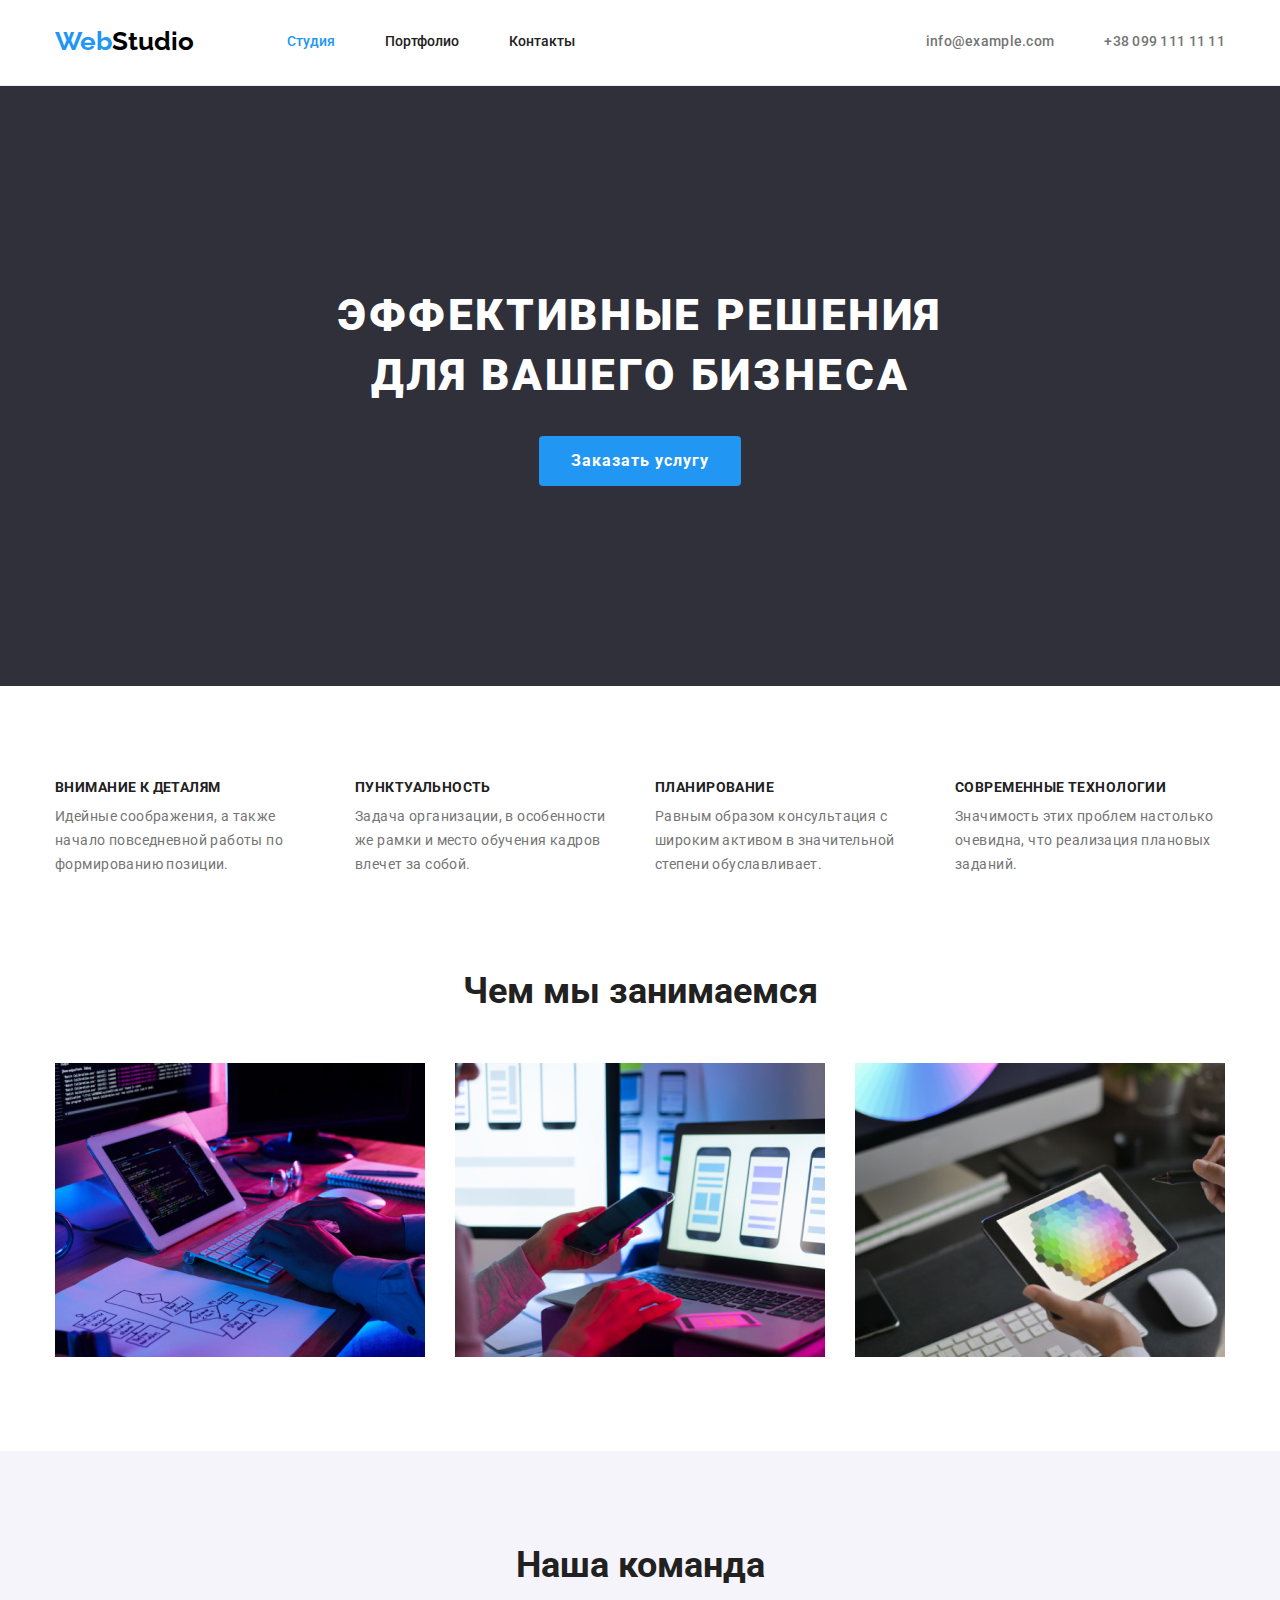
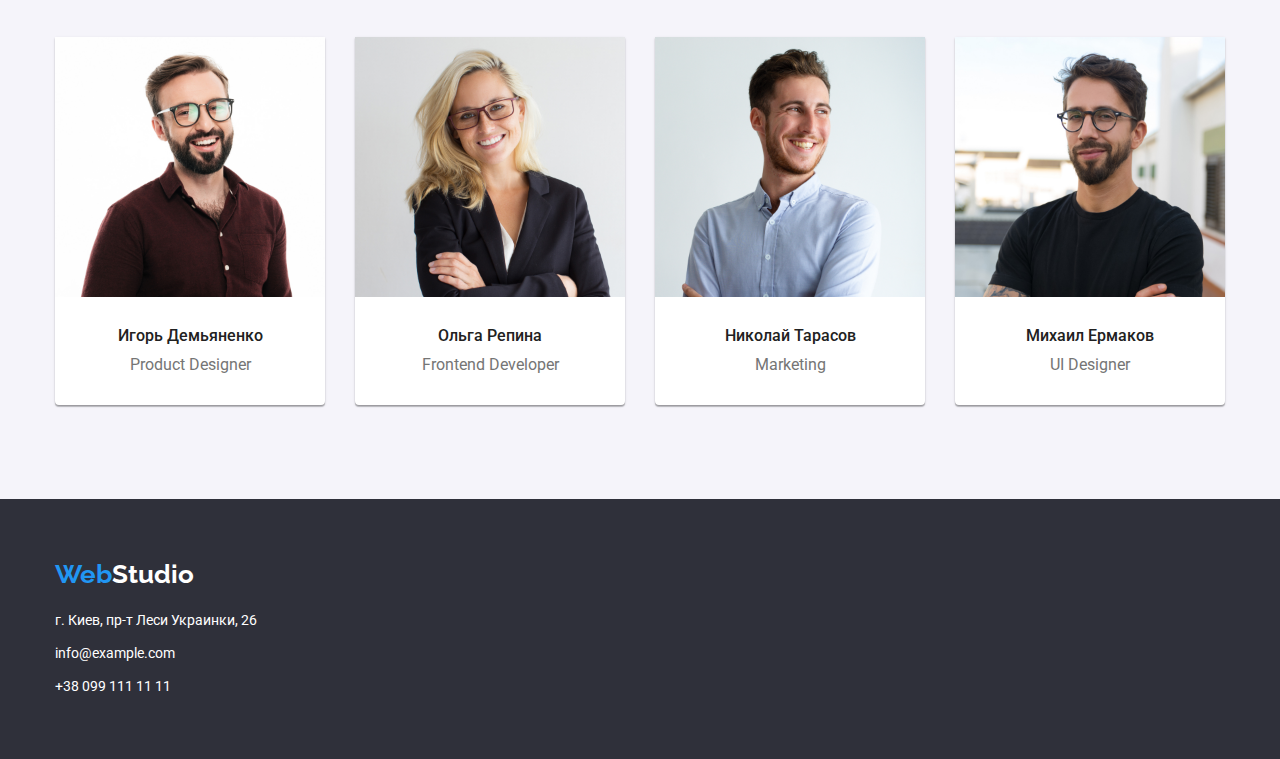
==== index.html @ 2d33c271 "Initial commit" ====
<!DOCTYPE html>
<html lang="ru">

<head>
    <meta charset="UTF-8">
    <meta name="description" content="A description of the page" />
    <title>Webstudio</title>
    <!--Основные шрифты-->
    <link rel="preconnect" href="https://fonts.googleapis.com">
    <link rel="preconnect" href="https://fonts.gstatic.com" crossorigin>
    <link href="https://fonts.googleapis.com/css2?family=Raleway:wght@700&family=Roboto:wght@400;500;700;900&display=swap"
        rel="stylesheet">

        <!-- modern-normalisd-->
    <link rel="stylesheet" href="https://cdn.jsdelivr.net/npm/modern-normalize@1.1.0/modern-normalize.min.css">

    <link rel="stylesheet" href="./css/styles.css">
</head>

<body>
    <!--шапка страницы-->
    <header class="header section">
        <div class="container main-nav-list" >
            <nav class="header-main-nav">
                <a class="header-logo" lang="en" href="./index.html"><span class="header-logo-accent">Web</span>Studio</a>
    
                <ul class="header-items">
                    <li class="heder-nav-list"><a class="header-nav current" href="./index.html">Студия</a></li>
                    <li class="heder-nav-list"><a class="header-nav" href="portfolio.html">Портфолио</a></li>
                    <li class="heder-nav-list"><a class="header-nav" href="">Контакты</a></li>
                </ul>
            </nav>
    
            <ul class="header-contact-items">
                <li class="header-list"><a class="header-contact" href="mailto:info@example.com">info@example.com</a></li>
                <li class="header-list"><a class="header-contact" href="tel+380991111111">+38 099 111 11 11</a></li>
            </ul>
        </div>
    </header>

    <!--Основная часть страници-->
    <main>
        <!--Логотип страницы-->
        <section class="logo-section">
            <div class="container">
                <h1 class="logo-titel">Эффективные решения для вашего бизнеса</h1>
                <button class="logo-btn btn" type="button">Заказать услугу</button>
            </div>
        </section>

        <!--Особенности-->
        <section class="features section">
           <div class="container">
                <h2 hidden class="features-titel">Особенности</h2>
                <ul class="features-section">
                    <li class="features-list">
                        <h3 class="titel"> Внимание к деталям</h3>
                        <p class="about-features">Идейные соображения, а также начало повседневной работы по формированию
                            позиции.</p>
                    </li>
                    <li class="features-list">
                        <h3 class="titel">Пунктуальность</h3>
                        <p class="about-features">Задача организации, в особенности же рамки и место обучения кадров влечет
                            за собой.</p>
                    </li>
                    <li class="features-list">
                        <h3 class="titel">Планирование</h3>
                        <p class="about-features">Равным образом консультация с широким активом в значительной степени
                            обуславливает.</p>
                    </li>
                    <li class="features-list">
                        <h3 class="titel">Современные технологии</h3>
                        <p class="about-features">Значимость этих проблем настолько очевидна, что реализация плановых
                            заданий.</p>
                    </li>
                </ul>
            </div>
        </section>

        <!--Примеры работ-->
        <section class="gallery-section section">
            <div class="container">
                <h2 class="gallery-titel">Чем мы занимаемся</h2>
                <ul class="list-foto">
                    <li class="gellery-list">
                        <img class="gellery-img" src="./imeges/box1.jpg" alt="стол с планшетоми клавиатурой и схемой работы"
                            width="370" />
                    </li>
                    <li class="gellery-list">
                        <img class="gellery-img" src="./imeges/box2.jpg" alt="телефон и ноутбук синхронизация телефона с ноутбуком"
                            width="370" />
                    </li>
                    <li class="gellery-list">
                        <img class="gellery-img" src="./imeges/box3.jpg" alt="выбор цветового тона" width="370" />
                    </li>
                </ul>
            </div>
        </section>

        <!--Команда-->
        <section class="team section">
           <div class="container">
                <h2 class="team-titel">Наша команда</h2>
                <ul class="team-list">
                    <li class="team-section">
                        <img class="team-img" src="./imeges/card1.jpg" alt="Портрет парня тридцати лет в коричневой рубашке"
                            width="270" />
                        <div class="team-card">
                            <h3 class="titel-person">Игорь Демьяненко</h3>
                            <p class="team-position">Product Designer</p>
                        </div>
                    </li>
                    <li class="team-section">
                        <img class="team-img" src="./imeges/card2.jpg" alt="Портрет. Молодая красивая блондинка в черном пиджаке"
                            width="270" />
                        <div class="team-card">
                            <h3 class="titel-person">Ольга Репина</h3>
                            <p class="team-position">Frontend Developer</p>
                        </div>
                    </li>
                    <li class="team-section">
                        <img class="team-img" src="./imeges/card3.jpg" alt="Портрет. Веселый брюнет в голубой рубашке"
                            width="270" />
                        <div class="team-card">
                            <h3 class="titel-person">Николай Тарасов</h3>
                            <p class="team-position">Marketing</p>
                        </div>
                    </li>
                    <li class="team-section">
                        <img class="team-img" src="./imeges/card4.jpg" alt="портрет парня в черной рубаке на улице" width="270" />
                       <div class="team-card">
                            <h3 class="titel-person">Михаил Ермаков</h3>
                            <p class="team-position">UI Designer</p>
                       </div>
                    </li>
                
                </ul>
           </div>
        </section>

    </main>
    <!--Подвал-->
    <footer class="footer">
      <div class="container">
            <a class="footer-logo" lang="en" href="./index.html"><span class="footer-logo-accent">Web</span>Studio</a>
            <address class="address">
                <ul class="address-list">
                    <li class="footer-contact-list"><a class="footer-contact" href="google.maps.г.Киев,пр-т-Леси-Украинки,26">г. Киев, пр-т Леси
                            Украинки, 26</a></li>
                    <li class="footer-contact-list"><a class="footer-contact" href="mailto:info@example.com">info@example.com</a></li>
                    <li class="footer-contact-list"><a class="footer-contact" href="tel+380991111111">+38 099 111 11 11</a></li>
                </ul>
            </address>
      </div>
    </footer>
</body>

</html>
---- css/styles.css ----
:root {
  --primery-text-color: #757575;
  --titel-text-color: #212121;
  --accent-text-color-btn: #2196f3;
  --heder-logo-color: #000000;

  --main-background-color: #ffffff;
  --section-fond-color: #2f303a;

  --text-color-logo-adres-btn: #ffffff;

  --filter-btn-tim-fon: #f5f4fa;
  --logo-btn-hover: #188ce8;

  --portfolio-section-gap: 30px;
}

*,
*::before *::after {
  box-sizing: border-box;
}
/*Основные правки для всей страницы*/

body {
  background-color: var(--main-background-color);
  font-family: 'Roboto', sans-serif;
  font-size: 14px;
  line-height: 1.5;
  color: var(--primery-text-color);
}

h1,
h2,
h3,
h4,
h5,
h6,
p {
  margin-top: 0;
  margin-bottom: 0;
}

ul {
  padding-left: 0;
  margin-top: 0;
  margin-bottom: 0;
  list-style: none;
}

img {
  display: block;
  max-width: 100%;
  height: auto;
}

.container {
  width: 1200px;
  padding-left: 15px;
  padding-right: 15px;
  margin-right: auto;
  margin-left: auto;
}
.section {
  padding-top: 94px;
  padding-bottom: 94px;
}
/*шапка страницы*/
.header {
  padding-top: 24px;
  padding-bottom: 25px;
  border-bottom: 1px solid #ececec;
  flex-wrap: nowrap;
}

/*header-main-nav*/
.header-main-nav {
  display: flex;
  align-items: center;
}

/*Логотип в хедере*/

.header-logo {
  margin-right: 93px;

  font-family: Raleway;
  color: var(--heder-logo-color);
  font-size: 26px;
  font-weight: bold;
  text-decoration: none;
  cursor: default;
  line-height: 1.2;
}

.header-logo-accent {
  color: var(--accent-text-color-btn);
}

.header-items {
  display: flex;
}

.heder-nav-list {
  margin-right: 50px;
}
.heder-nav-list:last-child {
  margin-right: 0;
}

.header-nav {
  color: var(--titel-text-color);

  padding-top: 10px;
  padding-bottom: 10px;
  display: block;

  font-weight: 500;
  text-decoration: none;
  cursor: default;
  line-height: 1.14;
}
.header-nav:hover,
.header-nav:focus {
  color: var(--accent-text-color-btn);
}
.header-nav.current {
  color: var(--accent-text-color-btn);
}

/* .heder-contact-list {}*/
 

.header-contact-items {
  margin-left: auto;
  display: flex;
  align-items: center
  
}
.main-nav-list {
  display: flex;
}
.header-list {
  margin-left: 50px;
}

.header-list:first-child {
  margin-left: 0;
}

.header-contact {
  color: var(--primery-text-color);
  font-weight: 500;
  text-decoration: none;
  cursor: default;
  font-weight: 500;
  line-height: 1.14;
  letter-spacing: 0.02em;
}
.header-contact:hover,
.header-contact:focus {
  color: var(--accent-text-color);
}

/*Логотип страницы*/
.logo-section {
  padding-top: 200px;
  padding-bottom: 200px;
  text-align: center;
  background-color: var(--section-fond-color);
}

.logo-titel {
  width: 696px;
  margin: auto;
  color: var(--text-color-logo-adres-btn);
  font-size: 44px;
  font-weight: 900;
  line-height: 1.36;
  letter-spacing: 0.06em;
  font-family: Roboto;
  text-transform: uppercase;
}

.logo-btn {
  margin-top: 30px;
  padding: 10px 32px;
  min-width: 13px;
  color: var(--text-color-logo-adres-btn);
  background-color: var(--accent-text-color-btn);
  font-size: 16px;
  font-weight: bold;
  cursor: pointer;
  line-height: 1.87;
  align-items: center;
  letter-spacing: 0.06em;
  border-radius: 4px;
  border: 0;
}
.logo-btn:hover,
.logo-btn:focus {
  background-color: var(--logo-btn-hover);
}

/*Основная часть страници*/

/*Особенности*/
.features {
  width: 1200px;
  margin: auto;
}

.titel {
  margin-bottom: 10px;
  color: var(--titel-text-color);
  font-weight: bold;
  font-size: 14px;
  line-height: 1.14;
  letter-spacing: 0.03em;
  text-transform: uppercase;
}
.features-section {
  display: flex;
  margin-top: 0;
  margin-bottom: 0;
}

.features-list {
  letter-spacing: 0.03em;
  margin-right: 30px;
  width: 270px;
}
.features-list:last-child {
  margin-right: 0;
}

.about-features {
  color: var(--primery-text-color);
  line-height: 1.71;
  letter-spacing: 0, 03em;
}

/*Примеры робот*/

.gallery-section {
  padding-top: 0;
}

.list-foto {
  display: flex;
}

.gallery-titel {
  margin-bottom: 50px;
  color: var(--titel-text-color);
  font-weight: bold;
  font-size: 36px;
  line-height: 1.16;
  text-align: center;
}
.gellery-list {
  margin-right: 30px;
}
.gellery-list:last-child {
  margin-right: 0;
}

/*Команда   */
.team {
  background-color: var(--filter-btn-tim-fon);
}
.team-list {
  display: flex;
}
.team-titel {
  margin-bottom: 50px;
  text-align: center;
  font-size: 36px;
  line-height: 1.16;
}
.team-section {
  text-align: center;
  margin-right: 30px;
  border-radius: 0px 0px 4px 4px;
  box-shadow: 0px 1px 3px rgba(0, 0, 0, 0.12), 0px 1px 1px rgba(0, 0, 0, 0.14),
    0px 2px 1px rgba(0, 0, 0, 0.2);
  background: var(--main-background-color);
}
.team-section:last-child {
  margin-right: 0;
}
.team-img {
  margin-bottom: 30px;
}

.team-titel,
.titel {
  color: var(--titel-text-color);
}
.titel-person {
  margin-bottom: 10px;
  color: var(--titel-text-color);
  font-weight: 500;
  font-size: 16px;
  line-height: 1.18;
}

.team-position {
  margin-bottom: 30px;
  color: var(--primery-text-color);
  font-size: 16px;
  line-height: 1.18;
}

/*Подвал */

.footer {
  padding-top: 60px;
  padding-bottom: 60px;
}

.footer-logo {
  font-family: Raleway;
  color: var(--text-color-logo-adres-btn);
  font-weight: bold;
  text-decoration: none;
  cursor: default;
  font-size: 26px;
  line-height: 1.19;
  margin-bottom: 20px;
  display: block;
}

.footer-logo-accent {
  color: var(--accent-text-color-btn);
}

.footer {
  background-color: var(--section-fond-color);
}

.footer-contact-list {
  margin-bottom: 9px;
}
.footer-contact-list:last-child {
  margin-bottom: 0px;
}
.footer-contact {
  color: var(--text-color-logo-adres-btn);
  text-decoration: none;
  cursor: default;
  line-height: 1.71;
  font-style: normal;
  display: block;
}

.footer-contact:hover,
.footer-contact:focus {
  color: var(--accent-text-color);
}

/*Портфолио*/

/*Кнопки фильтра*/
.list-btn {
  display: flex;
  justify-content: center;
  margin-bottom: 50px;
}

.filtr-btn {
  margin-right: 8px;
  padding: 6px 22px;
  letter-spacing: 0.06em;
  border-radius: 4px;
  border: 0;

  color: var(--titel-text-color);
  background: var(--filter-btn-tim-fon);
  font-size: 16px;
  font-weight: 500;
  cursor: pointer;
  line-height: 1.62;
}
.filtr-btn:hover,
.filtr-btn:focus {
  color: var(--text-color-logo-adres-btn);
  background: var(--accent-text-color-btn);
}

/* Галерея портфолио */
.list-portfolio {
  display: flex;
  flex-wrap: wrap;
}
.list-portfolio > .portfolio-section {
  width: calc((100-60px) / 3);
  margin-right: 30px;
  margin-bottom: 30px;
}
.portfolio-section:nth-child(3n) {
  margin-right: 0;
}

.portfolio-section:nth-last-child(-n + 3) {
  margin-bottom: 0;
}
.portfolio-card {
  border-left: 1px solid #eeeeee;
  border-right: 1px solid #eeeeee;
  border-bottom: 1px solid #eeeeee;
  padding: 20px 24px;
}

.portfolio-titel {
  margin-bottom: 4px;
  color: var(--titel-text-color);
  font-weight: bold;
  font-size: 18px;
  line-height: 2;
  letter-spacing: 0.06em;
}
.about-portfolio {
  color: var(--primery-text-color);
  font-size: 16px;
  line-height: 1.87;
}

.portfolio-link {
  text-decoration: none;
}
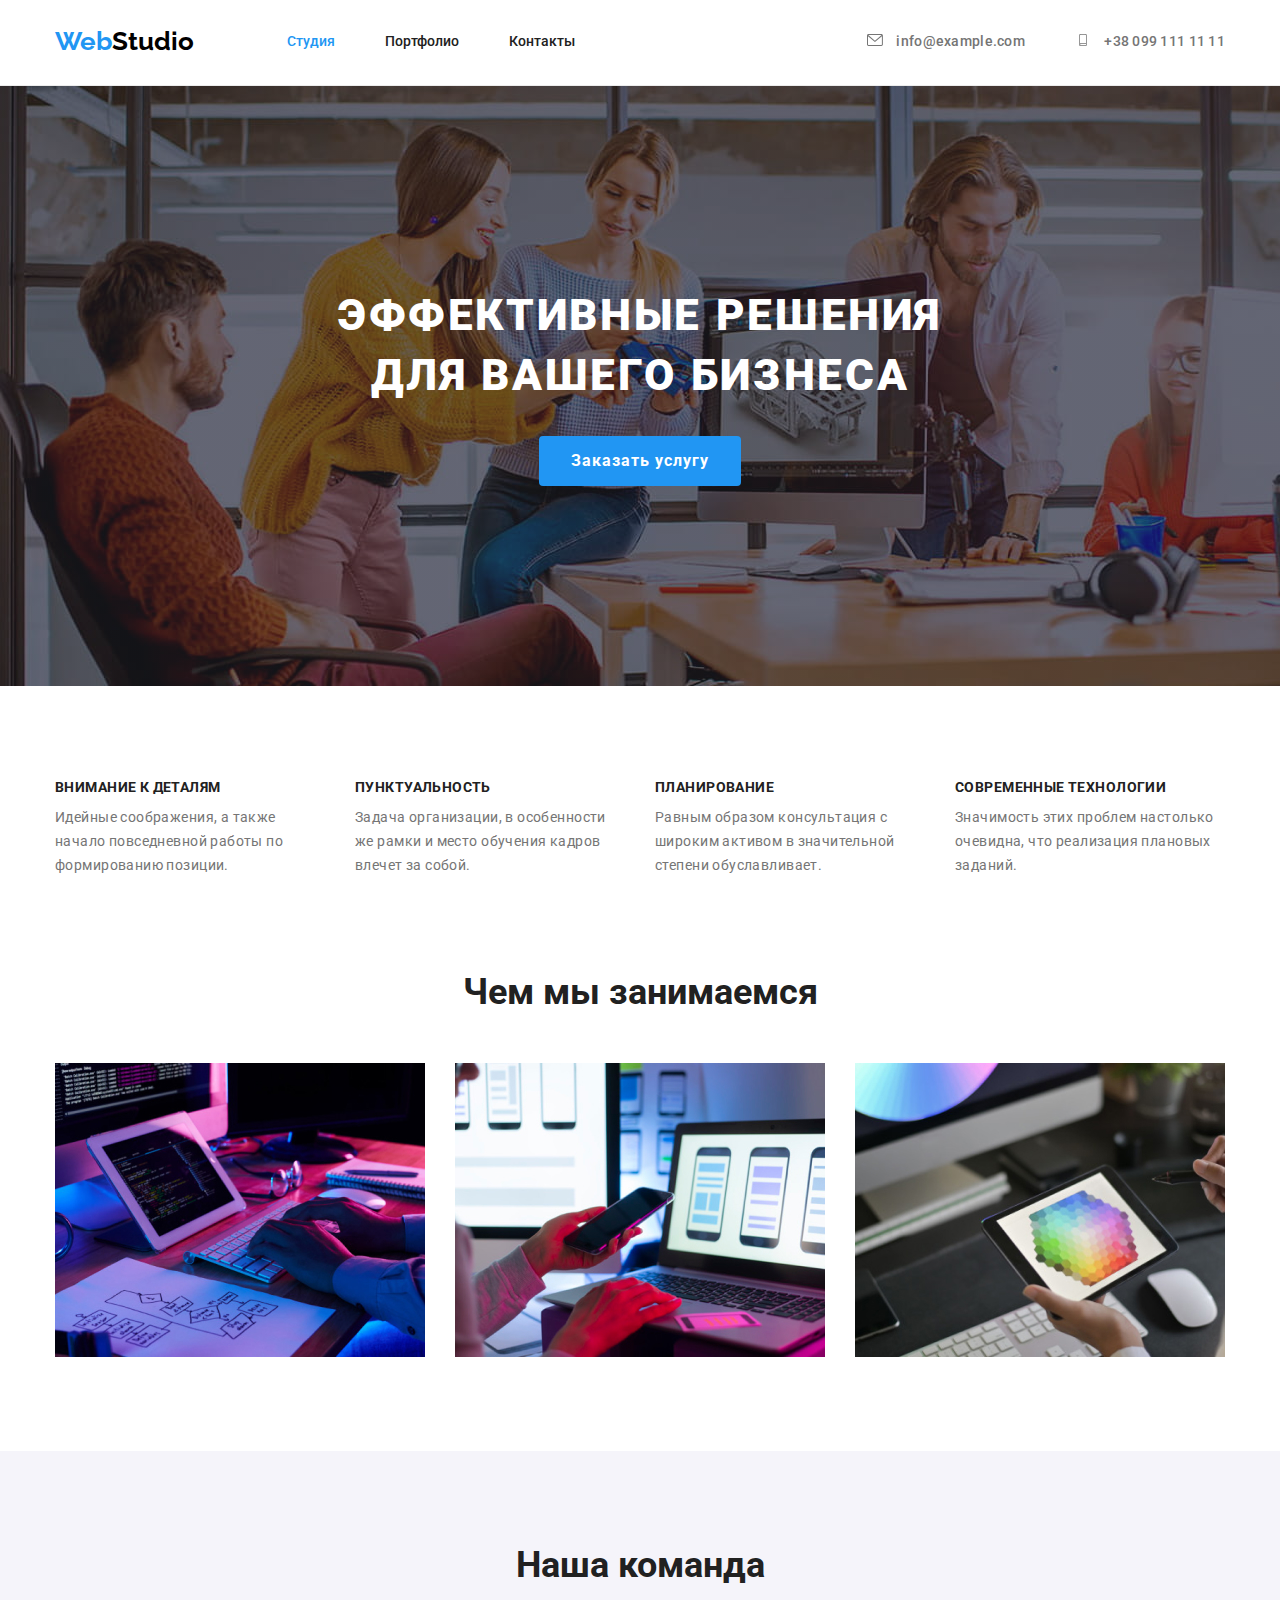
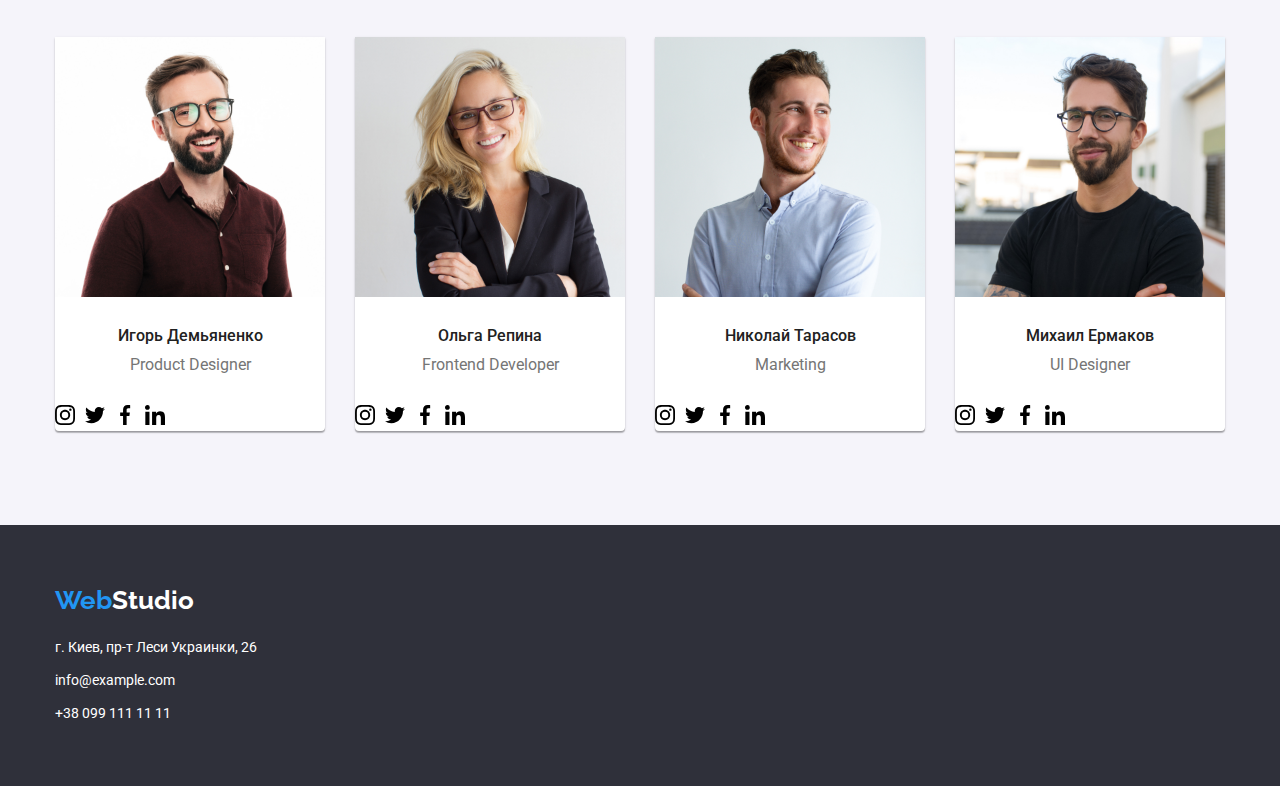
==== commit 15aa8466: "створила svg" ====
--- a/index.html
+++ b/index.html
@@ -32,8 +32,23 @@
             </nav>
     
             <ul class="header-contact-items">
-                <li class="header-list"><a class="header-contact" href="mailto:info@example.com">info@example.com</a></li>
-                <li class="header-list"><a class="header-contact" href="tel+380991111111">+38 099 111 11 11</a></li>
+                <li class="header-list">
+                    
+                    <a class="header-contact" href="mailto:info@example.com">
+                        <svg class="header-icon" width="16" height="12">
+                                <use class="icon-envelope" href="./imeges/icon/icons.svg#icon-envelope"></use>
+                        </svg>
+                        info@example.com
+                    </a>
+                </li>
+                <li class="header-list">
+                    <a class="header-contact" href="tel+380991111111">
+                        <svg class="header-icon" width="16" height="12">
+                            <use class="icon-smartphone" href="./imeges/icon/icons.svg#icon-smartphone"></use>
+                        </svg>
+                         +38 099 111 11 11
+                    </a>
+                </li>
             </ul>
         </div>
     </header>
@@ -108,6 +123,36 @@
                         <div class="team-card">
                             <h3 class="titel-person">Игорь Демьяненко</h3>
                             <p class="team-position">Product Designer</p>
+                            <ul class="socials">
+                                <li class="socials-list">
+                                   <a href=""> 
+                                    <svg class="socials-link" width="20" height="20">
+                                        <use class="socials-link-instagram" href="./imeges/icon/icons.svg#icon-instagram"></use>>
+                                    </svg>
+                                    </a>
+                                </li>
+                                <li cclass="socials-list">
+                                   <a href="">
+                                    <svg class="socials-link" width="20" height="20">
+                                        <use class="socials-link-twitter" href="./imeges/icon/icons.svg#icon-twitter"></use>
+                                    </svg>
+                                    </a>
+                                </li>
+                                <li class="socials-list">
+                                    <a href="">
+                                    <svg class="socials-link" width="20" height="20">
+                                        <use class="socials-link-facebook" href="./imeges/icon/icons.svg#icon-facebook"></use>
+                                    </svg>
+                                    </a>
+                                </li>
+                                <li class="socials-list">
+                                    <a href="">
+                                    <svg class="socials-link" width="20" height="20">
+                                        <use class="socials-link-linkedin" href="./imeges/icon/icons.svg#icon-linkedin"></use>
+                                    </svg>
+                                    </a>
+                                </li>
+                            </ul>
                         </div>
                     </li>
                     <li class="team-section">
@@ -116,6 +161,36 @@
                         <div class="team-card">
                             <h3 class="titel-person">Ольга Репина</h3>
                             <p class="team-position">Frontend Developer</p>
+                            <ul class="socials">
+                            <li class="socials-list">
+                                   <a href="">
+                                    <svg class="socials-link" width="20" height="20">
+                                        <use class="socials-link-instagram" href="./imeges/icon/icons.svg#icon-instagram"></use>>
+                                    </svg>
+                                    </a>
+                                </li>
+                                <li cclass="socials-list">
+                                   <a href="">
+                                    <svg class="socials-link" width="20" height="20">
+                                        <use class="socials-link-twitter" href="./imeges/icon/icons.svg#icon-twitter"></use>
+                                    </svg>
+                                    </a>
+                                </li>
+                                <li class="socials-list">
+                                    <a href="">
+                                    <svg class="socials-link" width="20" height="20">
+                                        <use class="socials-link-facebook" href="./imeges/icon/icons.svg#icon-facebook"></use>
+                                    </svg>
+                                    </a>
+                                </li>
+                                <li class="socials-list">
+                                    <a href="">
+                                    <svg class="socials-link" width="20" height="20">
+                                        <use class="socials-link-linkedin" href="./imeges/icon/icons.svg#icon-linkedin"></use>
+                                    </svg>
+                                    </a>
+                                </li>
+                            </ul>
                         </div>
                     </li>
                     <li class="team-section">
@@ -124,6 +199,36 @@
                         <div class="team-card">
                             <h3 class="titel-person">Николай Тарасов</h3>
                             <p class="team-position">Marketing</p>
+                            <ul class="socials">
+                                <li class="socials-list">
+                                   <a href=""> 
+                                    <svg class="socials-link" width="20" height="20">
+                                        <use class="socials-link-instagram" href="./imeges/icon/icons.svg#icon-instagram"></use>>
+                                    </svg>
+                                    </a>
+                                </li>
+                                <li cclass="socials-list">
+                                   <a href="">
+                                    <svg class="socials-link" width="20" height="20">
+                                        <use class="socials-link-twitter" href="./imeges/icon/icons.svg#icon-twitter"></use>
+                                    </svg>
+                                    </a>
+                                </li>
+                                <li class="socials-list">
+                                    <a href="">
+                                    <svg class="socials-link" width="20" height="20">
+                                        <use class="socials-link-facebook" href="./imeges/icon/icons.svg#icon-facebook"></use>
+                                    </svg>
+                                    </a>
+                                </li>
+                                <li class="socials-list">
+                                    <a href="">
+                                    <svg class="socials-link" width="20" height="20">
+                                        <use class="socials-link-linkedin" href="./imeges/icon/icons.svg#icon-linkedin"></use>
+                                    </svg>
+                                    </a>
+                                </li>
+                            </ul>
                         </div>
                     </li>
                     <li class="team-section">
@@ -131,10 +236,36 @@
                        <div class="team-card">
                             <h3 class="titel-person">Михаил Ермаков</h3>
                             <p class="team-position">UI Designer</p>
-                       </div>
-                    </li>
-                
-                </ul>
+                            <ul class="socials">
+                              <li class="socials-list">
+                                   <a href="">
+                                     <svg class="socials-link" width="20" height="20">
+                                        <use class="socials-link-instagram" href="./imeges/icon/icons.svg#icon-instagram"></use>>
+                                    </svg>
+                                    </a>
+                                </li>
+                                <li cclass="socials-list">
+                                   <a href="">
+                                    <svg class="socials-link" width="20" height="20">
+                                        <use class="socials-link-twitter" href="./imeges/icon/icons.svg#icon-twitter"></use>
+                                    </svg>
+                                    </a>
+                                </li>
+                                <li class="socials-list">
+                                    <a href="">
+                                    <svg class="socials-link" width="20" height="20">
+                                        <use class="socials-link-facebook" href="./imeges/icon/icons.svg#icon-facebook"></use>
+                                    </svg>
+                                    </a>
+                                </li>
+                                <li class="socials-list">
+                                    <a href="">
+                                    <svg class="socials-link" width="20" height="20">
+                                        <use class="socials-link-linkedin" href="./imeges/icon/icons.svg#icon-linkedin"></use>
+                                    </svg>
+                                    </a>
+                                </li>
+                            </ul>
            </div>
         </section>
 
@@ -155,4 +286,8 @@
     </footer>
 </body>
 
-</html>+</html>
+
+
+
+
--- a/css/styles.css
+++ b/css/styles.css
@@ -1,7 +1,7 @@
 :root {
   --primery-text-color: #757575;
   --titel-text-color: #212121;
-  --accent-text-color-btn: #2196f3;
+  --accent-text-color: #2196f3;
   --heder-logo-color: #000000;
 
   --main-background-color: #ffffff;
@@ -93,7 +93,7 @@
 }
 
 .header-logo-accent {
-  color: var(--accent-text-color-btn);
+  color: var(--accent-text-color);
 }
 
 .header-items {
@@ -121,10 +121,10 @@
 }
 .header-nav:hover,
 .header-nav:focus {
-  color: var(--accent-text-color-btn);
+  color: var(--accent-text-color);
 }
 .header-nav.current {
-  color: var(--accent-text-color-btn);
+  color: var(--accent-text-color);
 }
 
 /* .heder-contact-list {}*/
@@ -151,7 +151,6 @@
   color: var(--primery-text-color);
   font-weight: 500;
   text-decoration: none;
-  cursor: default;
   font-weight: 500;
   line-height: 1.14;
   letter-spacing: 0.02em;
@@ -161,12 +160,30 @@
   color: var(--accent-text-color);
 }
 
+.header-icon {
+  display: inline-block;
+  margin-right: 10px;
+  fill: currentColor;
+ 
+}
+
 /*Логотип страницы*/
 .logo-section {
+
   padding-top: 200px;
   padding-bottom: 200px;
   text-align: center;
   background-color: var(--section-fond-color);
+
+  max-width: 1600px;
+  min-height: 600px;
+  margin-left: auto;
+  margin-right: auto;
+  
+  background-image: linear-gradient(to right,rgba(47, 48, 58, 0.4),rgba(47, 48, 58, 0.4)),
+  url(../imeges/imgfon.jpg);
+  background-size: cover;
+  background-repeat: no-repeat;
 }
 
 .logo-titel {
@@ -186,7 +203,7 @@
   padding: 10px 32px;
   min-width: 13px;
   color: var(--text-color-logo-adres-btn);
-  background-color: var(--accent-text-color-btn);
+  background-color: var(--accent-text-color);
   font-size: 16px;
   font-weight: bold;
   cursor: pointer;
@@ -311,6 +328,15 @@
   line-height: 1.18;
 }
 
+.socials{
+  display: flex;
+  gap: 10px;
+}
+
+.socials-list{
+
+}
+
 /*Подвал */
 
 .footer {
@@ -331,7 +357,7 @@
 }
 
 .footer-logo-accent {
-  color: var(--accent-text-color-btn);
+  color: var(--accent-text-color);
 }
 
 .footer {
@@ -384,7 +410,8 @@
 .filtr-btn:hover,
 .filtr-btn:focus {
   color: var(--text-color-logo-adres-btn);
-  background: var(--accent-text-color-btn);
+  background: var(--accent-text-color);
+  box-shadow: 0px 3px 1px rgba(0, 0, 0, 0.1), 0px 1px 2px rgba(0, 0, 0, 0.08), 0px 2px 2px rgba(0, 0, 0, 0.12);
 }
 
 /* Галерея портфолио */
@@ -392,11 +419,20 @@
   display: flex;
   flex-wrap: wrap;
 }
+
+
+
 .list-portfolio > .portfolio-section {
   width: calc((100-60px) / 3);
   margin-right: 30px;
   margin-bottom: 30px;
 }
+
+.portfolio-section:hover,
+.portfolio-section:focus {
+  box-shadow: 0px 1px 1px rgba(0, 0, 0, 0.12), 0px 4px 4px rgba(0, 0, 0, 0.06), 1px 4px 6px rgba(0, 0, 0, 0.16);
+}
+
 .portfolio-section:nth-child(3n) {
   margin-right: 0;
 }
@@ -411,6 +447,7 @@
   padding: 20px 24px;
 }
 
+
 .portfolio-titel {
   margin-bottom: 4px;
   color: var(--titel-text-color);
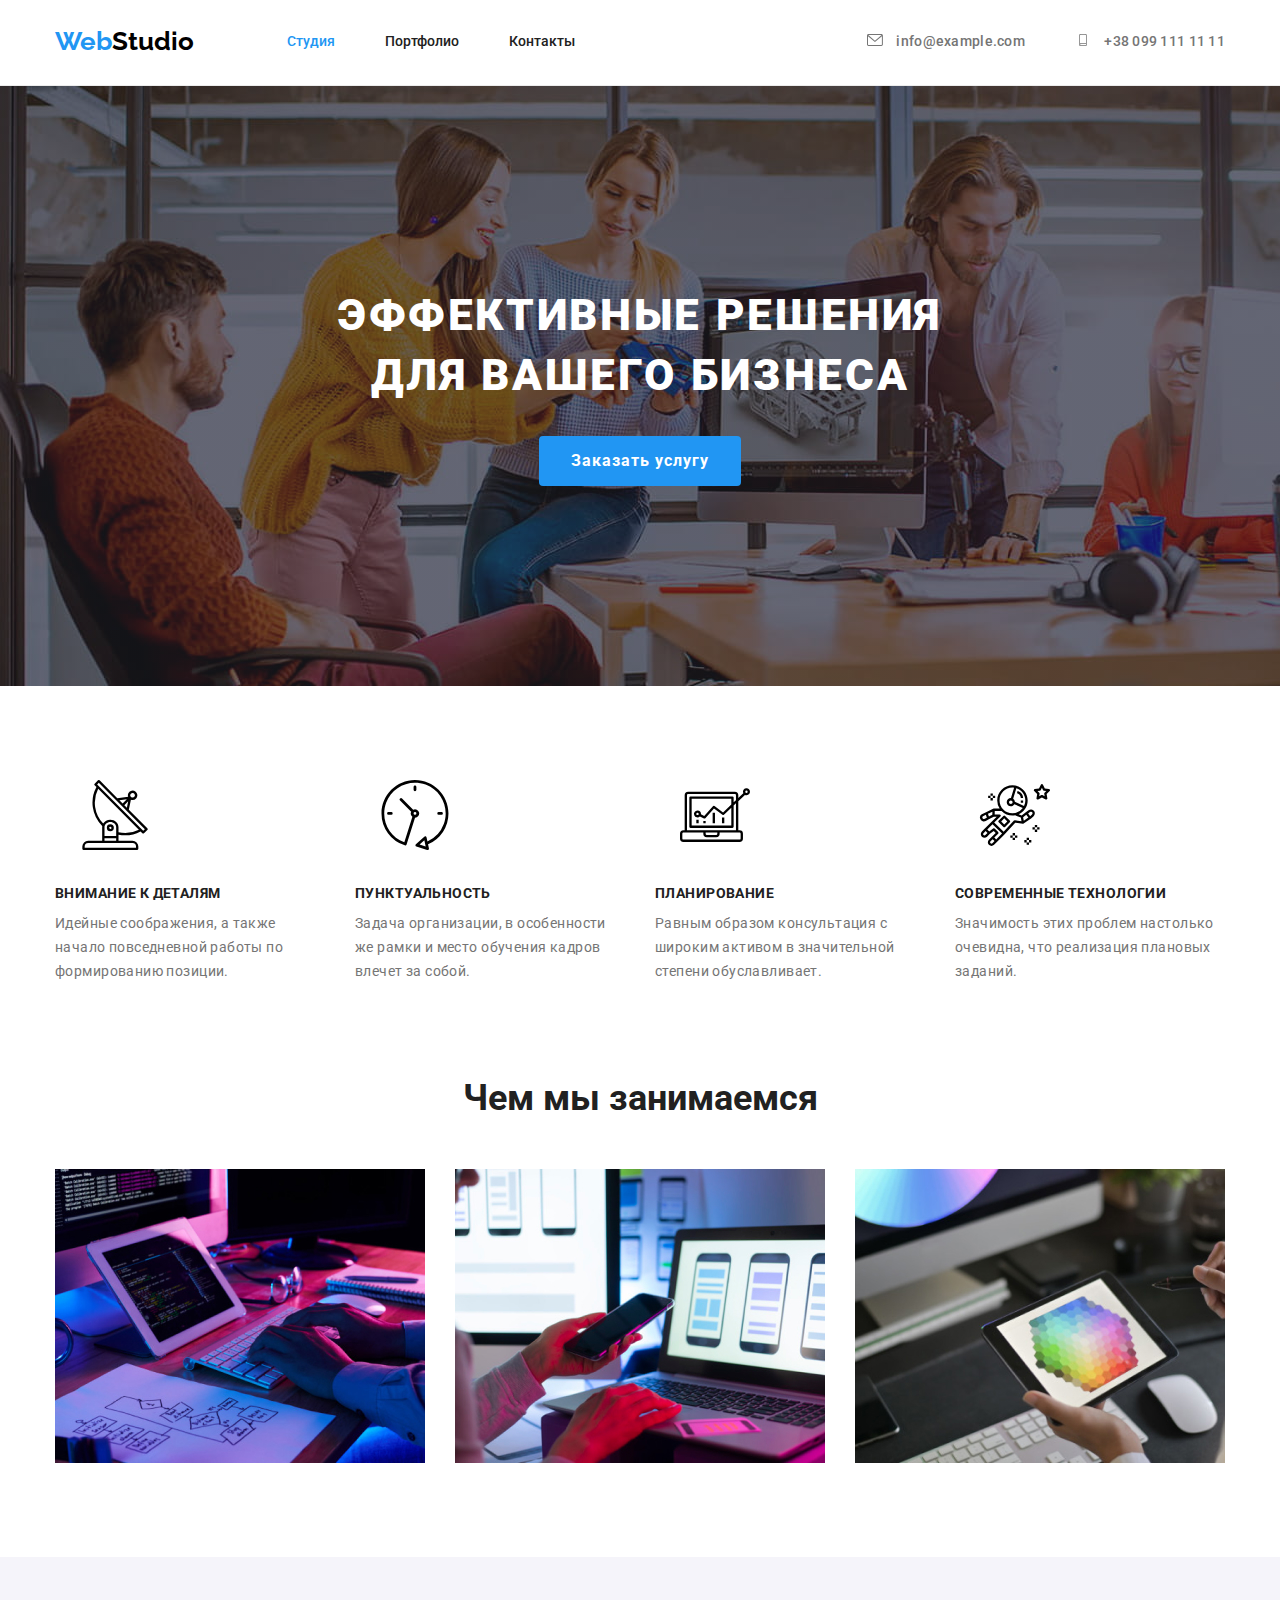
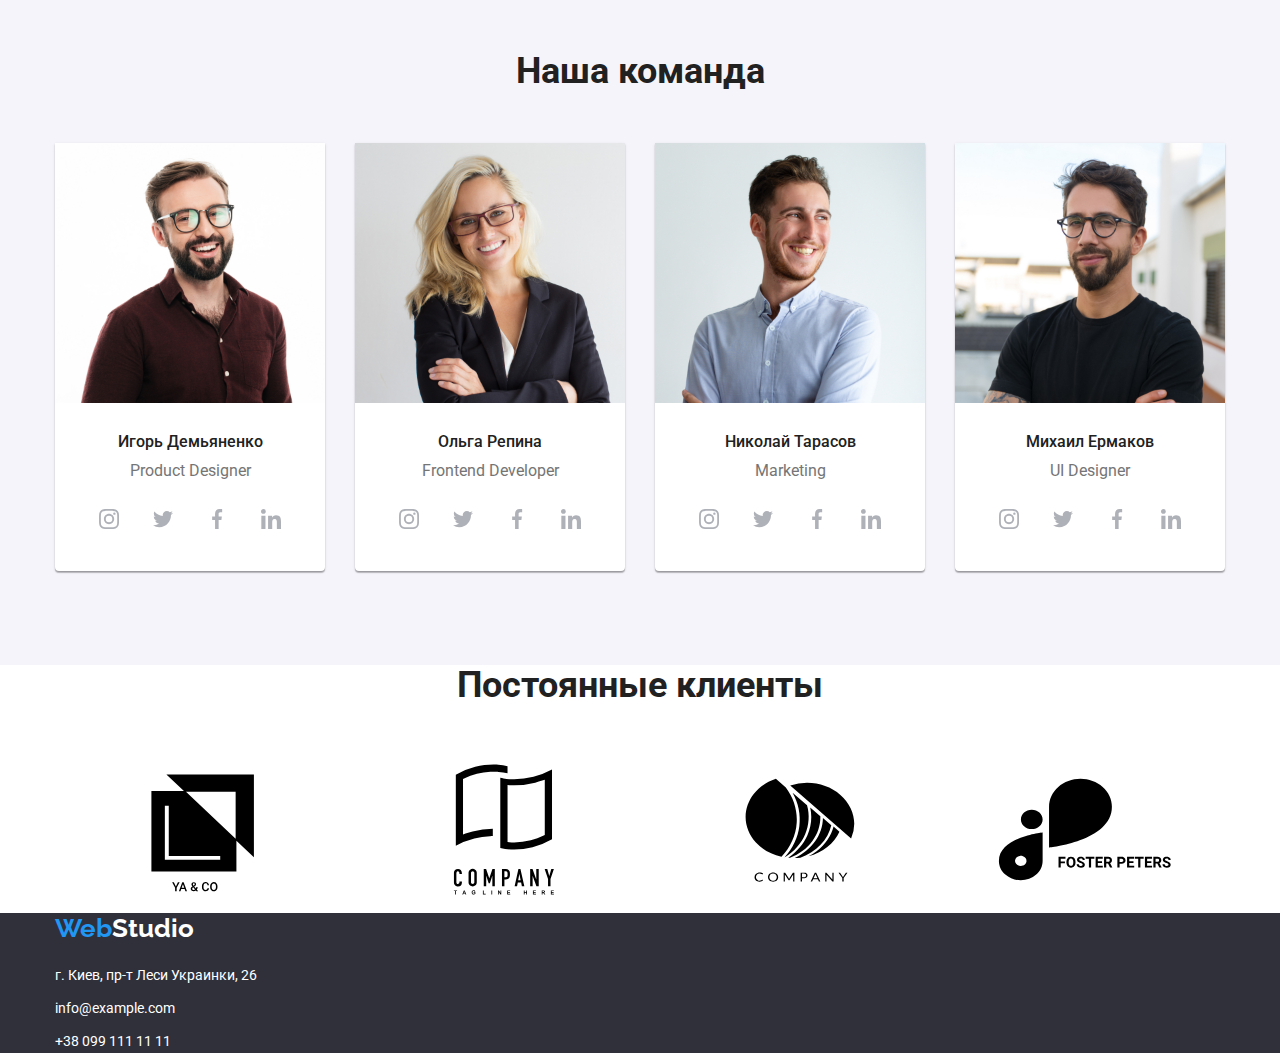
==== commit 930bb6b2: "Подключала svg" ====
--- a/index.html
+++ b/index.html
@@ -1,293 +1,401 @@
 <!DOCTYPE html>
 <html lang="ru">
-
-<head>
-    <meta charset="UTF-8">
+  <head>
+    <meta charset="UTF-8" />
     <meta name="description" content="A description of the page" />
     <title>Webstudio</title>
     <!--Основные шрифты-->
-    <link rel="preconnect" href="https://fonts.googleapis.com">
-    <link rel="preconnect" href="https://fonts.gstatic.com" crossorigin>
-    <link href="https://fonts.googleapis.com/css2?family=Raleway:wght@700&family=Roboto:wght@400;500;700;900&display=swap"
-        rel="stylesheet">
-
-        <!-- modern-normalisd-->
-    <link rel="stylesheet" href="https://cdn.jsdelivr.net/npm/modern-normalize@1.1.0/modern-normalize.min.css">
-
-    <link rel="stylesheet" href="./css/styles.css">
-</head>
-
-<body>
+    <link rel="preconnect" href="https://fonts.googleapis.com" />
+    <link rel="preconnect" href="https://fonts.gstatic.com" crossorigin />
+    <link
+      href="https://fonts.googleapis.com/css2?family=Raleway:wght@700&family=Roboto:wght@400;500;700;900&display=swap"
+      rel="stylesheet"
+    />
+
+    <!-- modern-normalisd-->
+    <link
+      rel="stylesheet"
+      href="https://cdn.jsdelivr.net/npm/modern-normalize@1.1.0/modern-normalize.min.css"
+    />
+
+    <link rel="stylesheet" href="./css/styles.css" />
+  </head>
+
+  <body>
     <!--шапка страницы-->
     <header class="header section">
-        <div class="container main-nav-list" >
-            <nav class="header-main-nav">
-                <a class="header-logo" lang="en" href="./index.html"><span class="header-logo-accent">Web</span>Studio</a>
-    
-                <ul class="header-items">
-                    <li class="heder-nav-list"><a class="header-nav current" href="./index.html">Студия</a></li>
-                    <li class="heder-nav-list"><a class="header-nav" href="portfolio.html">Портфолио</a></li>
-                    <li class="heder-nav-list"><a class="header-nav" href="">Контакты</a></li>
-                </ul>
-            </nav>
-    
-            <ul class="header-contact-items">
-                <li class="header-list">
-                    
-                    <a class="header-contact" href="mailto:info@example.com">
-                        <svg class="header-icon" width="16" height="12">
-                                <use class="icon-envelope" href="./imeges/icon/icons.svg#icon-envelope"></use>
-                        </svg>
-                        info@example.com
-                    </a>
-                </li>
-                <li class="header-list">
-                    <a class="header-contact" href="tel+380991111111">
-                        <svg class="header-icon" width="16" height="12">
-                            <use class="icon-smartphone" href="./imeges/icon/icons.svg#icon-smartphone"></use>
-                        </svg>
-                         +38 099 111 11 11
-                    </a>
-                </li>
-            </ul>
-        </div>
+      <div class="container main-nav-list">
+        <nav class="header-main-nav">
+          <a class="header-logo" lang="en" href="./index.html"
+            ><span class="header-logo-accent">Web</span>Studio</a
+          >
+
+          <ul class="header-items">
+            <li class="heder-nav-list">
+              <a class="header-nav current" href="./index.html">Студия</a>
+            </li>
+            <li class="heder-nav-list">
+              <a class="header-nav" href="portfolio.html">Портфолио</a>
+            </li>
+            <li class="heder-nav-list"><a class="header-nav" href="">Контакты</a></li>
+          </ul>
+        </nav>
+
+        <ul class="header-contact-items">
+          <li class="header-list">
+            <a class="header-contact" href="mailto:info@example.com">
+              <svg class="header-icon" width="16" height="12">
+                <use class="icon-envelope" href="./imeges/icon/icons.svg#icon-envelope"></use>
+              </svg>
+              info@example.com
+            </a>
+          </li>
+          <li class="header-list">
+            <a class="header-contact" href="tel+380991111111">
+              <svg class="header-icon" width="16" height="12">
+                <use class="icon-smartphone" href="./imeges/icon/icons.svg#icon-smartphone"></use>
+              </svg>
+              +38 099 111 11 11
+            </a>
+          </li>
+        </ul>
+      </div>
     </header>
 
     <!--Основная часть страници-->
     <main>
-        <!--Логотип страницы-->
-        <section class="logo-section">
-            <div class="container">
-                <h1 class="logo-titel">Эффективные решения для вашего бизнеса</h1>
-                <button class="logo-btn btn" type="button">Заказать услугу</button>
-            </div>
-        </section>
-
-        <!--Особенности-->
-        <section class="features section">
-           <div class="container">
-                <h2 hidden class="features-titel">Особенности</h2>
-                <ul class="features-section">
-                    <li class="features-list">
-                        <h3 class="titel"> Внимание к деталям</h3>
-                        <p class="about-features">Идейные соображения, а также начало повседневной работы по формированию
-                            позиции.</p>
-                    </li>
-                    <li class="features-list">
-                        <h3 class="titel">Пунктуальность</h3>
-                        <p class="about-features">Задача организации, в особенности же рамки и место обучения кадров влечет
-                            за собой.</p>
-                    </li>
-                    <li class="features-list">
-                        <h3 class="titel">Планирование</h3>
-                        <p class="about-features">Равным образом консультация с широким активом в значительной степени
-                            обуславливает.</p>
-                    </li>
-                    <li class="features-list">
-                        <h3 class="titel">Современные технологии</h3>
-                        <p class="about-features">Значимость этих проблем настолько очевидна, что реализация плановых
-                            заданий.</p>
-                    </li>
+      <!--Логотип страницы-->
+      <section class="logo-section">
+        <div class="container">
+          <h1 class="logo-titel">Эффективные решения для вашего бизнеса</h1>
+          <button class="logo-btn btn" type="button">Заказать услугу</button>
+        </div>
+      </section>
+
+      <!--Особенности-->
+      <section class="features section">
+        <div class="container">
+          <h2 hidden class="features-titel">Особенности</h2>
+          <ul class="features-section">
+            <li class="features-list">
+              <div class="">
+                <svg class="features-icon" width="70" height="70">
+                  <use href="./imeges/icon/icons.svg#icon-antenna"></use>
+                </svg>
+              </div>
+              <h3 class="titel">Внимание к деталям</h3>
+              <p class="about-features">
+                Идейные соображения, а также начало повседневной работы по формированию позиции.
+              </p>
+            </li>
+            <li class="features-list">
+              <div class="">
+                <svg class="features-icon" width="70" height="70">
+                  <use href="./imeges/icon/icons.svg#icon-clock"></use>
+                </svg>
+              </div>
+              <h3 class="titel">Пунктуальность</h3>
+              <p class="about-features">
+                Задача организации, в особенности же рамки и место обучения кадров влечет за собой.
+              </p>
+            </li>
+            <li class="features-list">
+              <div class="">
+                <svg class="features-icon" widht="70" height="70">
+                  <use href="./imeges/icon/icons.svg#icon-diagram"></use>
+                </svg>
+              </div>
+              <h3 class="titel">Планирование</h3>
+              <p class="about-features">
+                Равным образом консультация с широким активом в значительной степени обуславливает.
+              </p>
+            </li>
+            <li class="features-list">
+              <div class="">
+                <svg class="features-icon" width="70" height="70">
+                  <use href="./imeges/icon/icons.svg#icon-astronaut"></use>
+                </svg>
+              </div>
+              <h3 class="titel">Современные технологии</h3>
+              <p class="about-features">
+                Значимость этих проблем настолько очевидна, что реализация плановых заданий.
+              </p>
+            </li>
+          </ul>
+        </div>
+      </section>
+
+      <!--Примеры работ-->
+      <section class="gallery-section section">
+        <div class="container">
+          <h2 class="gallery-titel">Чем мы занимаемся</h2>
+          <ul class="list-foto">
+            <li class="gellery-list">
+              <img
+                class="gellery-img"
+                src="./imeges/box1.jpg"
+                alt="стол с планшетоми клавиатурой и схемой работы"
+                width="370"
+              />
+            </li>
+            <li class="gellery-list">
+              <img
+                class="gellery-img"
+                src="./imeges/box2.jpg"
+                alt="телефон и ноутбук синхронизация телефона с ноутбуком"
+                width="370"
+              />
+            </li>
+            <li class="gellery-list">
+              <img
+                class="gellery-img"
+                src="./imeges/box3.jpg"
+                alt="выбор цветового тона"
+                width="370"
+              />
+            </li>
+          </ul>
+        </div>
+      </section>
+
+      <!--Команда-->
+      <section class="team section">
+        <div class="container">
+          <h2 class="team-titel">Наша команда</h2>
+          <ul class="team-list">
+            <li class="team-section">
+              <img
+                class="team-img"
+                src="./imeges/card1.jpg"
+                alt="Портрет парня тридцати лет в коричневой рубашке"
+                width="270"
+              />
+              <div class="team-card">
+                <h3 class="titel-person">Игорь Демьяненко</h3>
+                <p class="team-position">Product Designer</p>
+                <ul class="socials">
+                  <li class="socials-list">
+                    <a class="socials-link socials-icon-instagram" href="">
+                      <svg class="socials-icon" width="20" height="20">
+                        <use href="./imeges/icon/icons.svg#icon-instagram"></use>
+                      </svg>
+                    </a>
+                  </li>
+                  <li class="socials-list">
+                    <a class="socials-link socials-icon-twitter" href="">
+                      <svg class="socials-icon" width="20" height="20">
+                        <use href="./imeges/icon/icons.svg#icon-twitter"></use>
+                      </svg>
+                    </a>
+                  </li>
+                  <li class="socials-list">
+                    <a class="socials-link socials-icon-facebook" href="">
+                      <svg class="socials-icon" width="20" height="20">
+                        <use href="./imeges/icon/icons.svg#icon-facebook"></use>
+                      </svg>
+                    </a>
+                  </li>
+                  <li class="socials-list">
+                    <a class="socials-link socials-icon-linkedin" href="">
+                      <svg class="socials-icon" width="20" height="20">
+                        <use href="./imeges/icon/icons.svg#icon-linkedin"></use>
+                      </svg>
+                    </a>
+                  </li>
                 </ul>
-            </div>
-        </section>
-
-        <!--Примеры работ-->
-        <section class="gallery-section section">
-            <div class="container">
-                <h2 class="gallery-titel">Чем мы занимаемся</h2>
-                <ul class="list-foto">
-                    <li class="gellery-list">
-                        <img class="gellery-img" src="./imeges/box1.jpg" alt="стол с планшетоми клавиатурой и схемой работы"
-                            width="370" />
-                    </li>
-                    <li class="gellery-list">
-                        <img class="gellery-img" src="./imeges/box2.jpg" alt="телефон и ноутбук синхронизация телефона с ноутбуком"
-                            width="370" />
-                    </li>
-                    <li class="gellery-list">
-                        <img class="gellery-img" src="./imeges/box3.jpg" alt="выбор цветового тона" width="370" />
-                    </li>
+              </div>
+            </li>
+            <li class="team-section">
+              <img
+                class="team-img"
+                src="./imeges/card2.jpg"
+                alt="Портрет Молодая красивая блондинка в черном пиджаке"
+                width="270"
+              />
+              <div class="team-card">
+                <h3 class="titel-person">Ольга Репина</h3>
+                <p class="team-position">Frontend Developer</p>
+                <ul class="socials">
+                  <li class="socials-list">
+                    <a class="socials-link socials-icon-instagram" href="">
+                      <svg class="socials-icon" width="20" height="20">
+                        <use href="./imeges/icon/icons.svg#icon-instagram"></use>
+                      </svg>
+                    </a>
+                  </li>
+                  <li class="socials-list">
+                    <a class="socials-link socials-icon-twitter" href="">
+                      <svg class="socials-icon" width="20" height="20">
+                        <use href="./imeges/icon/icons.svg#icon-twitter"></use>
+                      </svg>
+                    </a>
+                  </li>
+                  <li class="socials-list">
+                    <a class="socials-link socials-icon-facebook" href="">
+                      <svg class="socials-icon" width="20" height="20">
+                        <use href="./imeges/icon/icons.svg#icon-facebook"></use>
+                      </svg>
+                    </a>
+                  </li>
+                  <li class="socials-list">
+                    <a class="socials-link socials-icon-linkedin" href="">
+                      <svg class="socials-icon" width="20" height="20">
+                        <use href="./imeges/icon/icons.svg#icon-linkedin"></use>
+                      </svg>
+                    </a>
+                  </li>
                 </ul>
-            </div>
-        </section>
-
-        <!--Команда-->
-        <section class="team section">
-           <div class="container">
-                <h2 class="team-titel">Наша команда</h2>
-                <ul class="team-list">
-                    <li class="team-section">
-                        <img class="team-img" src="./imeges/card1.jpg" alt="Портрет парня тридцати лет в коричневой рубашке"
-                            width="270" />
-                        <div class="team-card">
-                            <h3 class="titel-person">Игорь Демьяненко</h3>
-                            <p class="team-position">Product Designer</p>
-                            <ul class="socials">
-                                <li class="socials-list">
-                                   <a href=""> 
-                                    <svg class="socials-link" width="20" height="20">
-                                        <use class="socials-link-instagram" href="./imeges/icon/icons.svg#icon-instagram"></use>>
-                                    </svg>
-                                    </a>
-                                </li>
-                                <li cclass="socials-list">
-                                   <a href="">
-                                    <svg class="socials-link" width="20" height="20">
-                                        <use class="socials-link-twitter" href="./imeges/icon/icons.svg#icon-twitter"></use>
-                                    </svg>
-                                    </a>
-                                </li>
-                                <li class="socials-list">
-                                    <a href="">
-                                    <svg class="socials-link" width="20" height="20">
-                                        <use class="socials-link-facebook" href="./imeges/icon/icons.svg#icon-facebook"></use>
-                                    </svg>
-                                    </a>
-                                </li>
-                                <li class="socials-list">
-                                    <a href="">
-                                    <svg class="socials-link" width="20" height="20">
-                                        <use class="socials-link-linkedin" href="./imeges/icon/icons.svg#icon-linkedin"></use>
-                                    </svg>
-                                    </a>
-                                </li>
-                            </ul>
-                        </div>
-                    </li>
-                    <li class="team-section">
-                        <img class="team-img" src="./imeges/card2.jpg" alt="Портрет. Молодая красивая блондинка в черном пиджаке"
-                            width="270" />
-                        <div class="team-card">
-                            <h3 class="titel-person">Ольга Репина</h3>
-                            <p class="team-position">Frontend Developer</p>
-                            <ul class="socials">
-                            <li class="socials-list">
-                                   <a href="">
-                                    <svg class="socials-link" width="20" height="20">
-                                        <use class="socials-link-instagram" href="./imeges/icon/icons.svg#icon-instagram"></use>>
-                                    </svg>
-                                    </a>
-                                </li>
-                                <li cclass="socials-list">
-                                   <a href="">
-                                    <svg class="socials-link" width="20" height="20">
-                                        <use class="socials-link-twitter" href="./imeges/icon/icons.svg#icon-twitter"></use>
-                                    </svg>
-                                    </a>
-                                </li>
-                                <li class="socials-list">
-                                    <a href="">
-                                    <svg class="socials-link" width="20" height="20">
-                                        <use class="socials-link-facebook" href="./imeges/icon/icons.svg#icon-facebook"></use>
-                                    </svg>
-                                    </a>
-                                </li>
-                                <li class="socials-list">
-                                    <a href="">
-                                    <svg class="socials-link" width="20" height="20">
-                                        <use class="socials-link-linkedin" href="./imeges/icon/icons.svg#icon-linkedin"></use>
-                                    </svg>
-                                    </a>
-                                </li>
-                            </ul>
-                        </div>
-                    </li>
-                    <li class="team-section">
-                        <img class="team-img" src="./imeges/card3.jpg" alt="Портрет. Веселый брюнет в голубой рубашке"
-                            width="270" />
-                        <div class="team-card">
-                            <h3 class="titel-person">Николай Тарасов</h3>
-                            <p class="team-position">Marketing</p>
-                            <ul class="socials">
-                                <li class="socials-list">
-                                   <a href=""> 
-                                    <svg class="socials-link" width="20" height="20">
-                                        <use class="socials-link-instagram" href="./imeges/icon/icons.svg#icon-instagram"></use>>
-                                    </svg>
-                                    </a>
-                                </li>
-                                <li cclass="socials-list">
-                                   <a href="">
-                                    <svg class="socials-link" width="20" height="20">
-                                        <use class="socials-link-twitter" href="./imeges/icon/icons.svg#icon-twitter"></use>
-                                    </svg>
-                                    </a>
-                                </li>
-                                <li class="socials-list">
-                                    <a href="">
-                                    <svg class="socials-link" width="20" height="20">
-                                        <use class="socials-link-facebook" href="./imeges/icon/icons.svg#icon-facebook"></use>
-                                    </svg>
-                                    </a>
-                                </li>
-                                <li class="socials-list">
-                                    <a href="">
-                                    <svg class="socials-link" width="20" height="20">
-                                        <use class="socials-link-linkedin" href="./imeges/icon/icons.svg#icon-linkedin"></use>
-                                    </svg>
-                                    </a>
-                                </li>
-                            </ul>
-                        </div>
-                    </li>
-                    <li class="team-section">
-                        <img class="team-img" src="./imeges/card4.jpg" alt="портрет парня в черной рубаке на улице" width="270" />
-                       <div class="team-card">
-                            <h3 class="titel-person">Михаил Ермаков</h3>
-                            <p class="team-position">UI Designer</p>
-                            <ul class="socials">
-                              <li class="socials-list">
-                                   <a href="">
-                                     <svg class="socials-link" width="20" height="20">
-                                        <use class="socials-link-instagram" href="./imeges/icon/icons.svg#icon-instagram"></use>>
-                                    </svg>
-                                    </a>
-                                </li>
-                                <li cclass="socials-list">
-                                   <a href="">
-                                    <svg class="socials-link" width="20" height="20">
-                                        <use class="socials-link-twitter" href="./imeges/icon/icons.svg#icon-twitter"></use>
-                                    </svg>
-                                    </a>
-                                </li>
-                                <li class="socials-list">
-                                    <a href="">
-                                    <svg class="socials-link" width="20" height="20">
-                                        <use class="socials-link-facebook" href="./imeges/icon/icons.svg#icon-facebook"></use>
-                                    </svg>
-                                    </a>
-                                </li>
-                                <li class="socials-list">
-                                    <a href="">
-                                    <svg class="socials-link" width="20" height="20">
-                                        <use class="socials-link-linkedin" href="./imeges/icon/icons.svg#icon-linkedin"></use>
-                                    </svg>
-                                    </a>
-                                </li>
-                            </ul>
-           </div>
-        </section>
-
+              </div>
+            </li>
+            <li class="team-section">
+              <img
+                class="team-img"
+                src="./imeges/card3.jpg"
+                alt="Портрет. Веселый брюнет в голубой рубашке"
+                width="270"
+              />
+              <div class="team-card">
+                <h3 class="titel-person">Николай Тарасов</h3>
+                <p class="team-position">Marketing</p>
+                <ul class="socials">
+                  <li class="socials-list">
+                    <a class="socials-link socials-icon-instagram" href="">
+                      <svg class="socials-icon" width="20" height="20">
+                        <use href="./imeges/icon/icons.svg#icon-instagram"></use>
+                      </svg>
+                    </a>
+                  </li>
+                  <li class="socials-list">
+                    <a class="socials-link socials-icon-twitter" href="">
+                      <svg class="socials-icon" width="20" height="20">
+                        <use href="./imeges/icon/icons.svg#icon-twitter"></use>
+                      </svg>
+                    </a>
+                  </li>
+                  <li class="socials-list">
+                    <a class="socials-link socials-icon-facebook" href="">
+                      <svg class="socials-icon" width="20" height="20">
+                        <use href="./imeges/icon/icons.svg#icon-facebook"></use>
+                      </svg>
+                    </a>
+                  </li>
+                  <li class="socials-list">
+                    <a class="socials-link socials-icon-linkedin" href="">
+                      <svg class="socials-icon" width="20" height="20">
+                        <use href="./imeges/icon/icons.svg#icon-linkedin"></use>
+                      </svg>
+                    </a>
+                  </li>
+                </ul>
+              </div>
+            </li>
+            <li class="team-section">
+              <img
+                class="team-img"
+                src="./imeges/card4.jpg"
+                alt="портрет парня в черной рубаке на улице"
+                width="270"
+              />
+              <div class="team-card">
+                <h3 class="titel-person">Михаил Ермаков</h3>
+                <p class="team-position">UI Designer</p>
+                <ul class="socials">
+                  <li class="socials-list">
+                    <a class="socials-link socials-icon-instagram" href="">
+                      <svg class="socials-icon" width="20" height="20">
+                        <use href="./imeges/icon/icons.svg#icon-instagram"></use>
+                      </svg>
+                    </a>
+                  </li>
+                  <li class="socials-list">
+                    <a class="socials-link socials-icon-twitter" href="">
+                      <svg class="socials-icon" width="20" height="20">
+                        <use href="./imeges/icon/icons.svg#icon-twitter"></use>
+                      </svg>
+                    </a>
+                  </li>
+                  <li class="socials-list">
+                    <a class="socials-link socials-icon-facebook" href="">
+                      <svg class="socials-icon" width="20" height="20">
+                        <use href="./imeges/icon/icons.svg#icon-facebook"></use>
+                      </svg>
+                    </a>
+                  </li>
+                  <li class="socials-list">
+                    <a class="socials-link socials-icon-linkedin" href="">
+                      <svg class="socials-icon" width="20" height="20">
+                        <use href="./imeges/icon/icons.svg#icon-linkedin"></use>
+                      </svg>
+                    </a>
+                  </li>
+                </ul>
+              </div>
+            </li>
+          </ul>
+        </div>
+      </section>
+
+      <!--Наши клиенты-->
+      <section class="clients">
+        <div class="container">
+          <h2 class="clients-titel">Постоянные клиенты</h2>
+          <ul class="clients-list">
+            <li class="clients-cards">
+              <svg class="clients-logo">
+                <use href="./imeges/icon/icons.svg#icon-Logo1"></use>
+              </svg>
+            </li>
+            <li class="clients-cards">
+              <svg class="clients-logo">
+                <use href="./imeges/icon/icons.svg#icon-Logo2"></use>
+              </svg>
+            </li>
+            <li class="clients-cards">
+              <svg class="clients-logo">
+                <use href="./imeges/icon/icons.svg#icon-Logo3"></use>
+              </svg>
+            </li>
+            <li class="clients-cards">
+              <svg class="clients-logo">
+                <use href="./imeges/icon/icons.svg#icon-Logo4"></use>
+              </svg>
+            </li>
+            <li class="clients-cards">
+              <svg class="clients-logo">
+                <use href="./imeges/icon/icons.svg#icon-Logo5"></use>
+              </svg>
+            </li>
+            <li class="clients-cards">
+              <svg class="clients-logo">
+                <use href="./imeges/icon/icons.svg#icon-Logo6"></use>
+              </svg>
+            </li>
+          </ul>
+        </div>
+      </section>
     </main>
     <!--Подвал-->
     <footer class="footer">
       <div class="container">
-            <a class="footer-logo" lang="en" href="./index.html"><span class="footer-logo-accent">Web</span>Studio</a>
-            <address class="address">
-                <ul class="address-list">
-                    <li class="footer-contact-list"><a class="footer-contact" href="google.maps.г.Киев,пр-т-Леси-Украинки,26">г. Киев, пр-т Леси
-                            Украинки, 26</a></li>
-                    <li class="footer-contact-list"><a class="footer-contact" href="mailto:info@example.com">info@example.com</a></li>
-                    <li class="footer-contact-list"><a class="footer-contact" href="tel+380991111111">+38 099 111 11 11</a></li>
-                </ul>
-            </address>
+        <a class="footer-logo" lang="en" href="./index.html"
+          ><span class="footer-logo-accent">Web</span>Studio</a
+        >
+        <address class="address">
+          <ul class="address-list">
+            <li class="footer-contact-list">
+              <a class="footer-contact" href="google.maps.г.Киев,пр-т-Леси-Украинки,26">
+                г. Киев, пр-т Леси Украинки, 26</a
+              >
+            </li>
+            <li class="footer-contact-list">
+              <a class="footer-contact" href="mailto:info@example.com">info@example.com</a>
+            </li>
+            <li class="footer-contact-list">
+              <a class="footer-contact" href="tel+380991111111">+38 099 111 11 11</a>
+            </li>
+          </ul>
+        </address>
       </div>
     </footer>
-</body>
-
+  </body>
 </html>
-
-
-
-
--- a/css/styles.css
+++ b/css/styles.css
@@ -226,6 +226,15 @@
   margin: auto;
 }
 
+.features-icon{
+  justify-content: center;
+  align-items: center;
+  
+  margin-bottom: 30px;
+  width: 120px;
+  height: 270;
+}
+
 .titel {
   margin-bottom: 10px;
   color: var(--titel-text-color);
@@ -322,21 +331,51 @@
 }
 
 .team-position {
-  margin-bottom: 30px;
+  margin-bottom: 16px;
   color: var(--primery-text-color);
   font-size: 16px;
   line-height: 1.18;
 }
-
+/* Иконки соц.сетей*/
 .socials{
   display: flex;
+  justify-content: center;
   gap: 10px;
-}
-
-.socials-list{
-
-}
-
+  margin: 16px 30px 30px 30px;
+  
+}
+
+
+.socials-link {
+  display: flex; 
+  justify-content: center;
+  align-items: center;
+  border-radius: 50%;
+  width: 44px;
+  height: 44px;
+  fill: #AFB1B8;
+}
+
+.socials-link:hover{
+  fill: var(--text-color-logo-adres-btn);
+}
+
+/*Постоянные клиенты*/
+
+.clients-titel{
+ margin-bottom: 50px;
+ text-align: center;
+font-size: 36px;
+  line-height: 1.16;
+ color: var(--titel-text-color);
+}
+
+.clients-list{
+  display: flex;
+ 
+}
+
+.clients-cards
 /*Подвал */
 
 .footer {
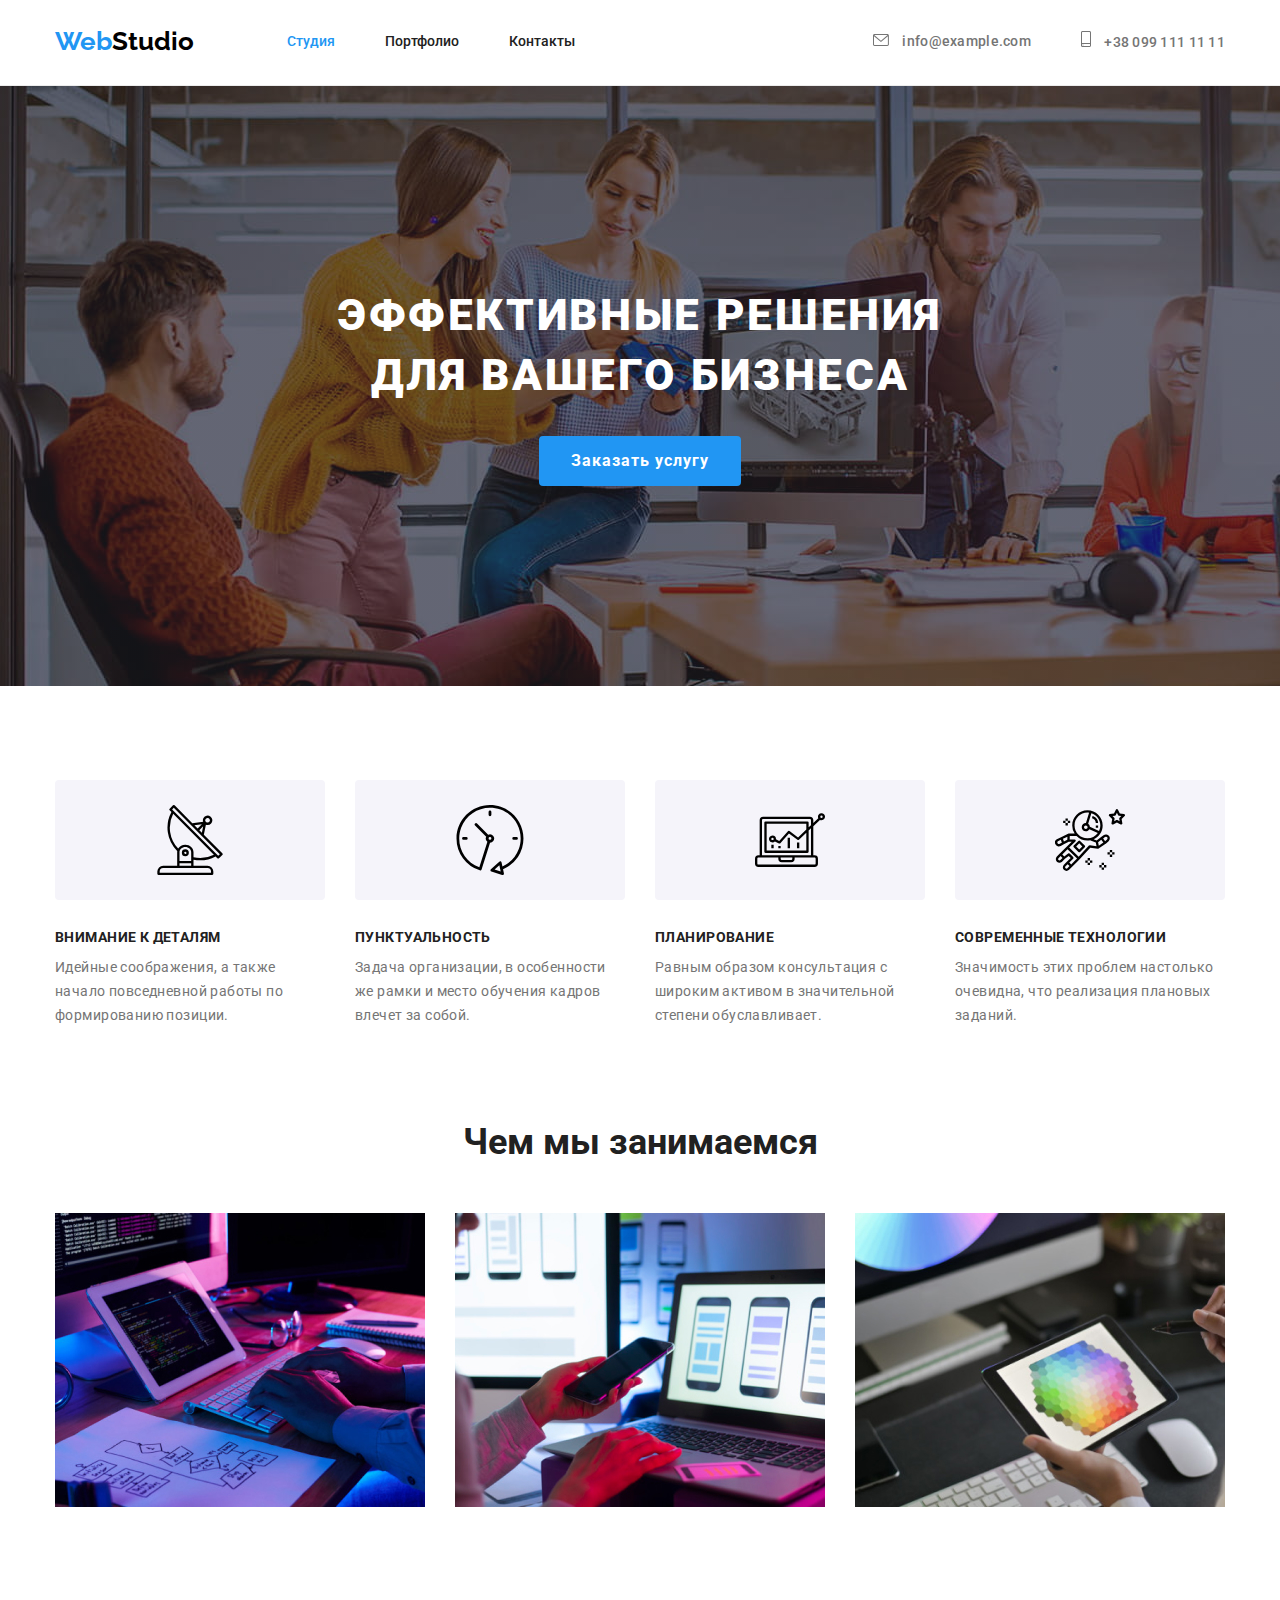
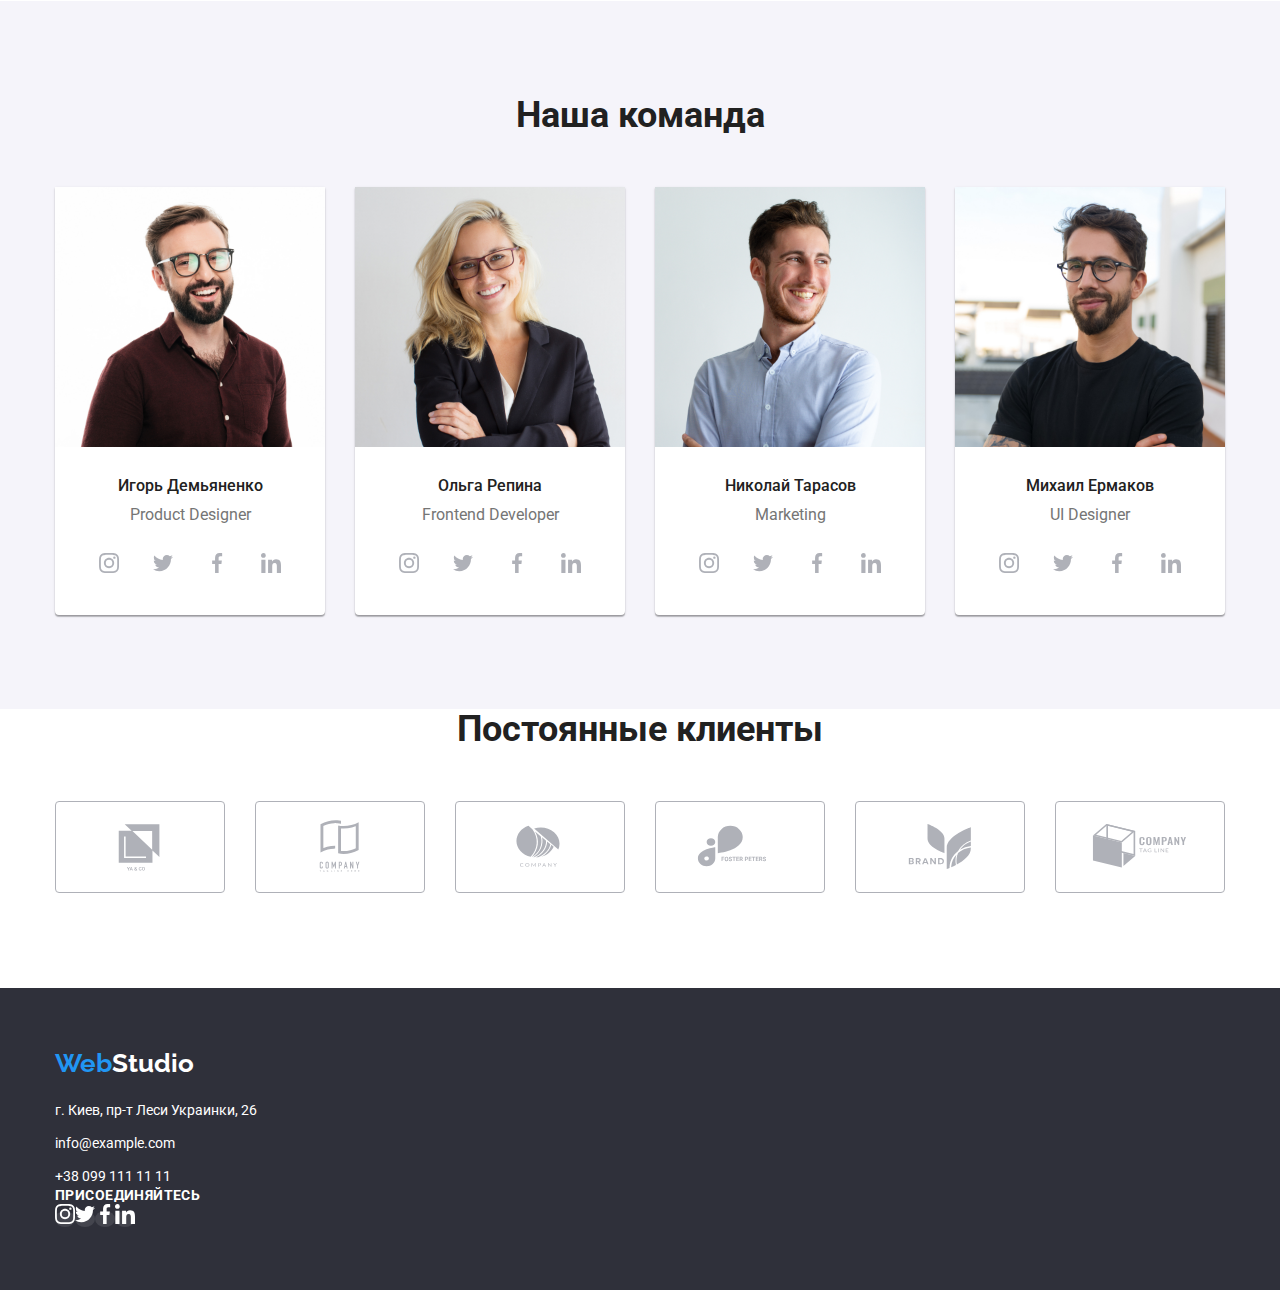
==== commit 234ef1fd: "оформление svg" ====
--- a/index.html
+++ b/index.html
@@ -52,7 +52,7 @@
           </li>
           <li class="header-list">
             <a class="header-contact" href="tel+380991111111">
-              <svg class="header-icon" width="16" height="12">
+              <svg class="header-icon" width="10" height="16">
                 <use class="icon-smartphone" href="./imeges/icon/icons.svg#icon-smartphone"></use>
               </svg>
               +38 099 111 11 11
@@ -78,8 +78,8 @@
           <h2 hidden class="features-titel">Особенности</h2>
           <ul class="features-section">
             <li class="features-list">
-              <div class="">
-                <svg class="features-icon" width="70" height="70">
+              <div class="features-list-icon">
+                <svg class="features-icon">
                   <use href="./imeges/icon/icons.svg#icon-antenna"></use>
                 </svg>
               </div>
@@ -89,8 +89,8 @@
               </p>
             </li>
             <li class="features-list">
-              <div class="">
-                <svg class="features-icon" width="70" height="70">
+              <div class="features-list-icon">
+                <svg class="features-icon">
                   <use href="./imeges/icon/icons.svg#icon-clock"></use>
                 </svg>
               </div>
@@ -100,8 +100,8 @@
               </p>
             </li>
             <li class="features-list">
-              <div class="">
-                <svg class="features-icon" widht="70" height="70">
+              <div class="features-list-icon">
+                <svg class="features-icon">
                   <use href="./imeges/icon/icons.svg#icon-diagram"></use>
                 </svg>
               </div>
@@ -111,8 +111,8 @@
               </p>
             </li>
             <li class="features-list">
-              <div class="">
-                <svg class="features-icon" width="70" height="70">
+              <div class="features-list-icon">
+                <svg class="features-icon">
                   <use href="./imeges/icon/icons.svg#icon-astronaut"></use>
                 </svg>
               </div>
@@ -341,34 +341,47 @@
           <h2 class="clients-titel">Постоянные клиенты</h2>
           <ul class="clients-list">
             <li class="clients-cards">
-              <svg class="clients-logo">
-                <use href="./imeges/icon/icons.svg#icon-Logo1"></use>
-              </svg>
-            </li>
-            <li class="clients-cards">
-              <svg class="clients-logo">
-                <use href="./imeges/icon/icons.svg#icon-Logo2"></use>
-              </svg>
-            </li>
-            <li class="clients-cards">
-              <svg class="clients-logo">
-                <use href="./imeges/icon/icons.svg#icon-Logo3"></use>
-              </svg>
-            </li>
-            <li class="clients-cards">
-              <svg class="clients-logo">
-                <use href="./imeges/icon/icons.svg#icon-Logo4"></use>
-              </svg>
-            </li>
-            <li class="clients-cards">
-              <svg class="clients-logo">
-                <use href="./imeges/icon/icons.svg#icon-Logo5"></use>
-              </svg>
-            </li>
-            <li class="clients-cards">
-              <svg class="clients-logo">
-                <use href="./imeges/icon/icons.svg#icon-Logo6"></use>
-              </svg>
+              <a class="clients-link-logo">
+                <svg class="clients-logo">
+                  <use href="./imeges/icon/icons.svg#icon-Logo1"></use>
+                </svg>
+              </a>
+            </li>
+            <li class="clients-cards">
+              <a class="clients-link-logo">
+                <svg class="clients-logo">
+                  <use href="./imeges/icon/icons.svg#icon-Logo2"></use>
+                </svg>
+              </a>
+            </li>
+            <li class="clients-cards">
+              <a class="clients-link-logo">
+                <svg class="clients-logo">
+                  <use href="./imeges/icon/icons.svg#icon-Logo3"></use>
+                </svg>
+              </a>
+            </li>
+            <li class="clients-cards">
+              <a class="clients-link-logo">
+                <svg class="clients-logo">
+                  <use href="./imeges/icon/icons.svg#icon-Logo4"></use>
+                </svg>
+              </a>
+            </li>
+            <li class="clients-cards">
+              <a class="clients-link-logo">
+                <svg class="clients-logo">
+                  <use href="./imeges/icon/icons.svg#icon-Logo5"></use>
+                </svg>
+              </a>
+            </li>
+
+            <li class="clients-cards">
+              <a class="clients-link-logo">
+                <svg class="clients-logo">
+                  <use href="./imeges/icon/icons.svg#icon-Logo6"></use>
+                </svg>
+              </a>
             </li>
           </ul>
         </div>
@@ -377,24 +390,61 @@
     <!--Подвал-->
     <footer class="footer">
       <div class="container">
-        <a class="footer-logo" lang="en" href="./index.html"
-          ><span class="footer-logo-accent">Web</span>Studio</a
-        >
-        <address class="address">
-          <ul class="address-list">
-            <li class="footer-contact-list">
-              <a class="footer-contact" href="google.maps.г.Киев,пр-т-Леси-Украинки,26">
-                г. Киев, пр-т Леси Украинки, 26</a
-              >
-            </li>
-            <li class="footer-contact-list">
-              <a class="footer-contact" href="mailto:info@example.com">info@example.com</a>
-            </li>
-            <li class="footer-contact-list">
-              <a class="footer-contact" href="tel+380991111111">+38 099 111 11 11</a>
-            </li>
-          </ul>
-        </address>
+        <div class="address-section">
+          <a class="footer-logo" lang="en" href="./index.html">
+            <span class="footer-logo-accent">Web</span>Studio</a
+          >
+          <address class="address">
+            <ul class="address-list">
+              <li class="footer-contact-list">
+                <a class="footer-contact" href="google.maps.г.Киев,пр-т-Леси-Украинки,26">
+                  г. Киев, пр-т Леси Украинки, 26</a
+                >
+              </li>
+              <li class="footer-contact-list">
+                <a class="footer-contact" href="mailto:info@example.com">info@example.com</a>
+              </li>
+              <li class="footer-contact-list">
+                <a class="footer-contact" href="tel+380991111111">+38 099 111 11 11</a>
+              </li>
+            </ul>
+          </address>
+        </div>
+        <!--Соц.сети подвл-->
+
+        <div class="footer-social-list">
+          <p class="footer-titel-link">Присоединяйтесь</p>
+          <ul class="footer-socials">
+            <li class="footer-link-list">
+              <a class="footer-linc-icon">
+                <svg class="footer-icon">
+                  <use href="./imeges/icon/icons.svg#icon-instagram"></use>
+                </svg>
+              </a>
+            </li>
+            <li class="footer-link-list">
+              <a class="footer-linc-icon">
+                <svg class="footer-icon">
+                  <use href="./imeges/icon/icons.svg#icon-twitter"></use>
+                </svg>
+              </a>
+            </li>
+            <li class="footer-link-list">
+              <a class="footer-linc-icon">
+                <svg class="footer-icon">
+                  <use href="./imeges/icon/icons.svg#icon-facebook"></use>
+                </svg>
+              </a>
+            </li>
+            <li class="footer-link-list">
+              <a class="footer-linc-icon">
+                <svg class="footer-icon">
+                  <use href="./imeges/icon/icons.svg#icon-linkedin"></use>
+                </svg>
+              </a>
+            </li>
+          </ul>
+        </div>
       </div>
     </footer>
   </body>
--- a/css/styles.css
+++ b/css/styles.css
@@ -1,12 +1,13 @@
 :root {
   --primery-text-color: #757575;
+  
   --titel-text-color: #212121;
   --accent-text-color: #2196f3;
   --heder-logo-color: #000000;
-
+  --icon-color:#AFB1B8;
   --main-background-color: #ffffff;
   --section-fond-color: #2f303a;
-
+  --border-portfolio: #eeeeee;
   --text-color-logo-adres-btn: #ffffff;
 
   --filter-btn-tim-fon: #f5f4fa;
@@ -225,14 +226,23 @@
   width: 1200px;
   margin: auto;
 }
+.features-list-icon{
+  display: flex;
+  align-items: center;
+  justify-content: center;
+  background: var(--filter-btn-tim-fon);
+  border-radius: 4px;
+  padding: 0;
+  margin-bottom: 30px;
+  width: 270px;
+  height: 120px;
+}
 
 .features-icon{
-  justify-content: center;
-  align-items: center;
-  
-  margin-bottom: 30px;
-  width: 120px;
-  height: 270;
+  
+  margin: 0px;
+  width: 70px;
+  height: 70px;
 }
 
 .titel {
@@ -350,15 +360,18 @@
   display: flex; 
   justify-content: center;
   align-items: center;
+  
   border-radius: 50%;
   width: 44px;
   height: 44px;
-  fill: #AFB1B8;
+  fill: var(--icon-color);
 }
 
 .socials-link:hover{
   fill: var(--text-color-logo-adres-btn);
-}
+  background: var(--accent-text-color);
+}
+
 
 /*Постоянные клиенты*/
 
@@ -369,13 +382,40 @@
   line-height: 1.16;
  color: var(--titel-text-color);
 }
-
 .clients-list{
   display: flex;
- 
-}
-
-.clients-cards
+}
+.clients-cards{
+  display: flex;
+    align-items: center;
+    justify-content: center;
+  width: 170px;
+  height: 92px;
+  border: 1px solid var(--icon-color);
+  border-radius: 4px;
+  margin-right: 30px;
+  margin-bottom: 95px;
+  
+}
+
+.clients-cards:last-child{
+  margin-right: 0px;
+}
+.clients-cards:hover
+.clients-cards:focus{
+  fill: var(--accent-text-color);
+}
+
+.clients-link-logo {
+  display: flex;
+}
+.clients-logo{
+width: 106px;
+height: 60px;
+fill: var(--icon-color);
+}
+
+
 /*Подвал */
 
 .footer {
@@ -400,7 +440,7 @@
 }
 
 .footer {
-  background-color: var(--section-fond-color);
+   background-color: var(--section-fond-color);
 }
 
 .footer-contact-list {
@@ -423,6 +463,47 @@
   color: var(--accent-text-color);
 }
 
+/*Социальные сети футер*/
+.footer.container{
+  
+}
+.footer-social-list{
+  display: inline-block;
+    justify-content: center;
+    align-items: center;
+
+}
+.footer-linc-list{
+
+}
+.footer-socials{
+display: flex;
+
+}
+.footer-titel-link{
+  color: var(--text-color-logo-adres-btn);
+  font-weight: bold;
+  font-size: 14px;
+  line-height: 1.14;
+  letter-spacing: 0.03em;
+  text-transform: uppercase;
+}
+.footer-linc-icon{
+  align-items: center;
+  border-radius: 50%;
+  width: 44px;
+  height: 44px;
+  background-color: #44454E;
+}
+.footer-linc-icon:hover{
+background-color: var(--accent-text-color);
+}
+
+.footer-icon{
+  fill: var(--text-color-logo-adres-btn);
+  width: 20px;
+  height: 20px;
+}
 /*Портфолио*/
 
 /*Кнопки фильтра*/
@@ -480,9 +561,9 @@
   margin-bottom: 0;
 }
 .portfolio-card {
-  border-left: 1px solid #eeeeee;
-  border-right: 1px solid #eeeeee;
-  border-bottom: 1px solid #eeeeee;
+  border-left: 1px solid var(--border-portfolio);
+  border-right: 1px solid var(--border-portfolio);
+  border-bottom: 1px solid var(--border-portfolio);
   padding: 20px 24px;
 }
 
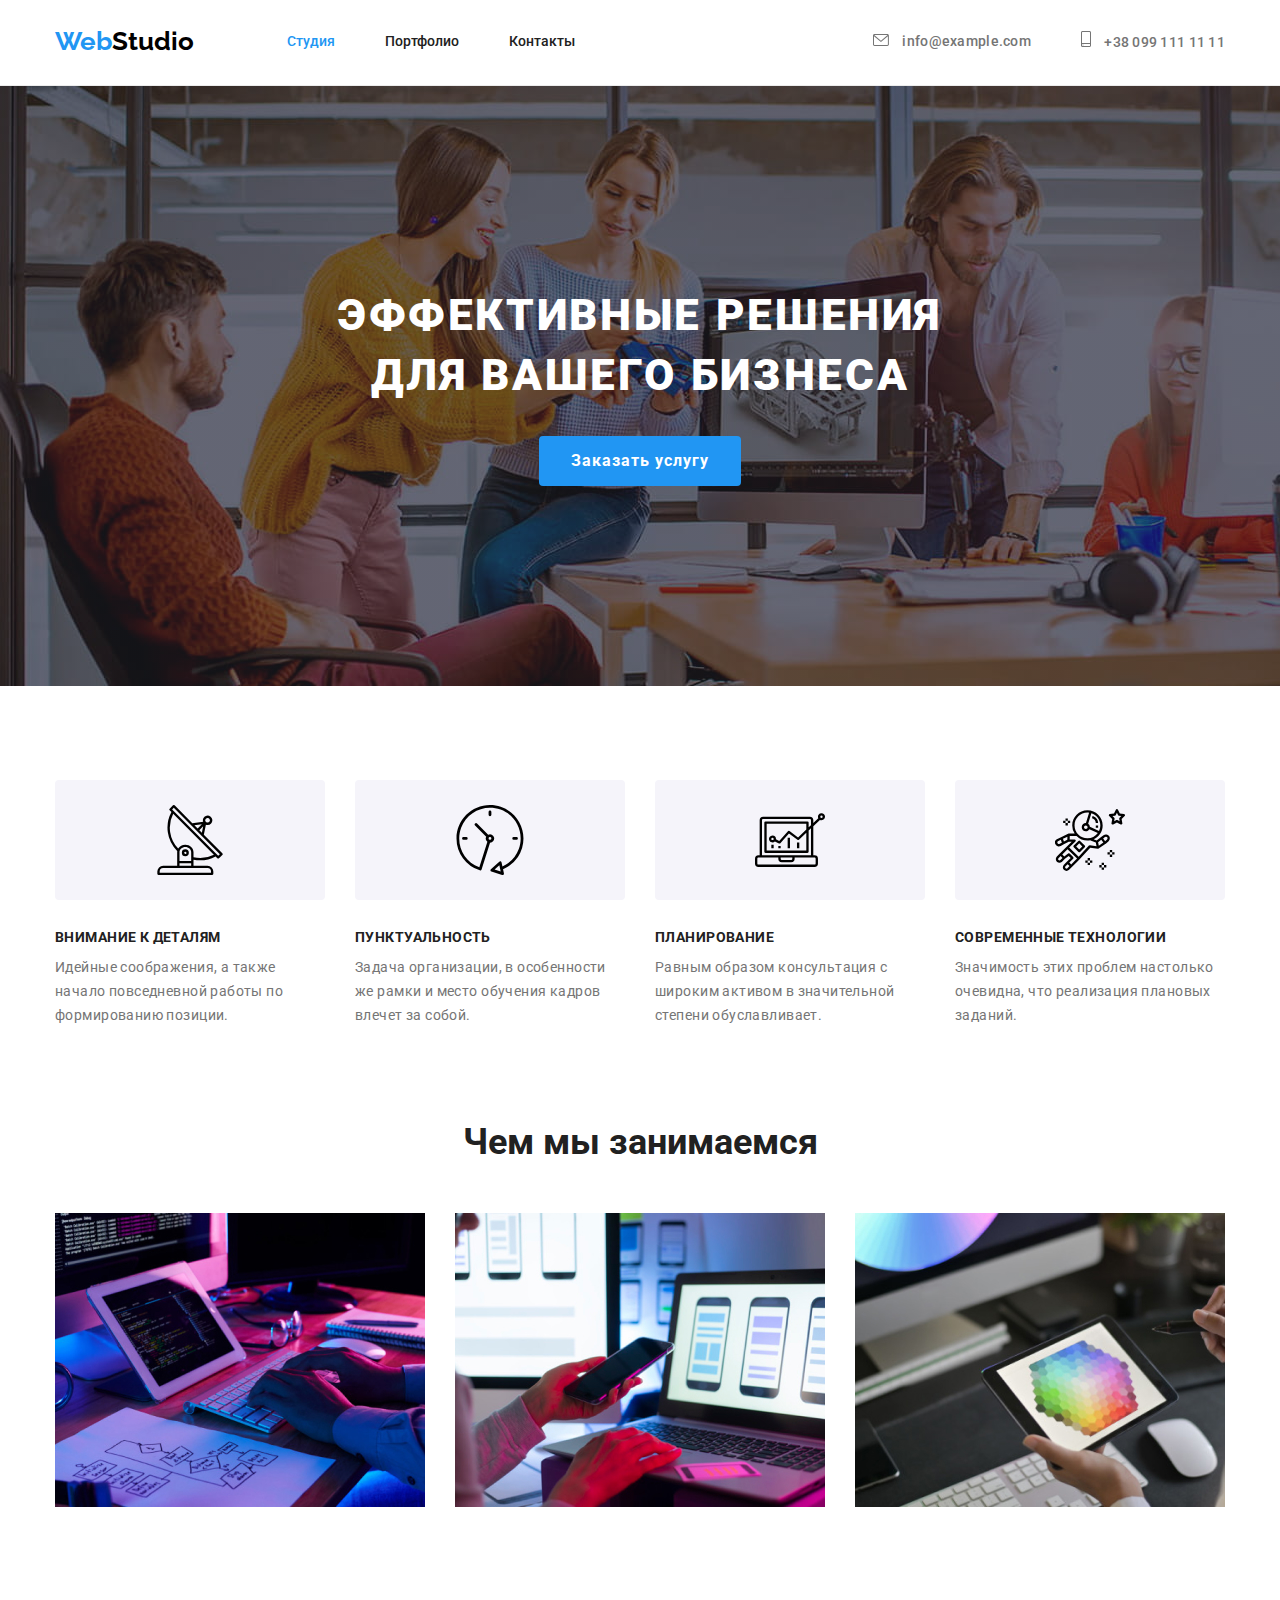
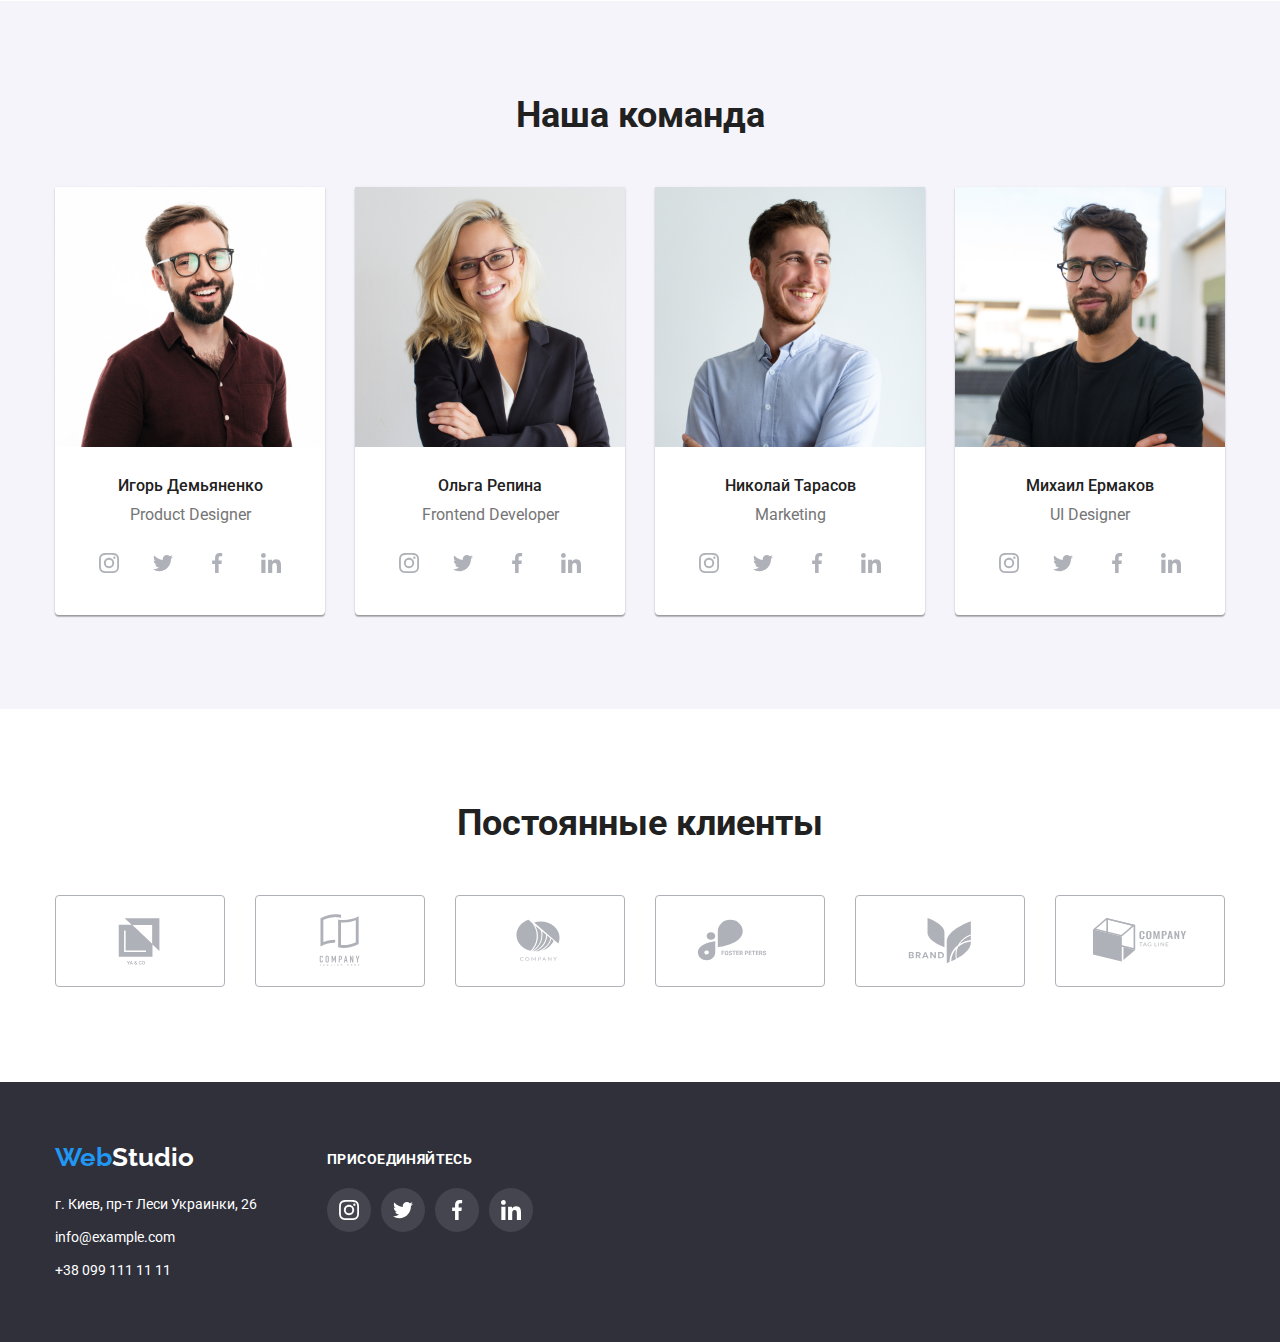
==== commit 00ebafbc: "svg" ====
--- a/index.html
+++ b/index.html
@@ -417,28 +417,28 @@
           <ul class="footer-socials">
             <li class="footer-link-list">
               <a class="footer-linc-icon">
-                <svg class="footer-icon">
+                <svg class="footer-icon" width="20px" height="20px">
                   <use href="./imeges/icon/icons.svg#icon-instagram"></use>
                 </svg>
               </a>
             </li>
             <li class="footer-link-list">
               <a class="footer-linc-icon">
-                <svg class="footer-icon">
+                <svg class="footer-icon" width="20px" height="20px">
                   <use href="./imeges/icon/icons.svg#icon-twitter"></use>
                 </svg>
               </a>
             </li>
             <li class="footer-link-list">
               <a class="footer-linc-icon">
-                <svg class="footer-icon">
+                <svg class="footer-icon" width="20px" height="20px">
                   <use href="./imeges/icon/icons.svg#icon-facebook"></use>
                 </svg>
               </a>
             </li>
             <li class="footer-link-list">
               <a class="footer-linc-icon">
-                <svg class="footer-icon">
+                <svg class="footer-icon" width="20px" height="20px">
                   <use href="./imeges/icon/icons.svg#icon-linkedin"></use>
                 </svg>
               </a>
--- a/css/styles.css
+++ b/css/styles.css
@@ -355,12 +355,10 @@
   
 }
 
-
 .socials-link {
   display: flex; 
   justify-content: center;
   align-items: center;
-  
   border-radius: 50%;
   width: 44px;
   height: 44px;
@@ -376,6 +374,7 @@
 /*Постоянные клиенты*/
 
 .clients-titel{
+  margin-top: 94px;
  margin-bottom: 50px;
  text-align: center;
 font-size: 36px;
@@ -387,43 +386,52 @@
 }
 .clients-cards{
   display: flex;
+  
+}
+.clients-cards:last-child{
+  margin-right: 0px;
+}
+.clients-link-logo {
+  display: flex;
     align-items: center;
     justify-content: center;
-  width: 170px;
-  height: 92px;
-  border: 1px solid var(--icon-color);
-  border-radius: 4px;
-  margin-right: 30px;
-  margin-bottom: 95px;
-  
-}
-
-.clients-cards:last-child{
-  margin-right: 0px;
-}
-.clients-cards:hover
-.clients-cards:focus{
-  fill: var(--accent-text-color);
-}
-
-.clients-link-logo {
-  display: flex;
-}
+    width: 170px;
+    height: 92px;
+    border: 1px solid var(--icon-color);
+    border-radius: 4px;
+    margin-right: 30px;
+    margin-bottom: 95px;
+}
+
+.clients-link-logo:hover {
+border-color: var(--accent-text-color);
+}
+
 .clients-logo{
 width: 106px;
 height: 60px;
 fill: var(--icon-color);
 }
 
+.clients-logo:hover{
+ fill: var(--accent-text-color) ;
+}
+
+
 
 /*Подвал */
+.footer .container{
+  display: flex;
+}
 
 .footer {
   padding-top: 60px;
   padding-bottom: 60px;
+  background-color: var(--section-fond-color);
 }
 
 .footer-logo {
+  display: block;
   font-family: Raleway;
   color: var(--text-color-logo-adres-btn);
   font-weight: bold;
@@ -432,15 +440,11 @@
   font-size: 26px;
   line-height: 1.19;
   margin-bottom: 20px;
-  display: block;
+  
 }
 
 .footer-logo-accent {
   color: var(--accent-text-color);
-}
-
-.footer {
-   background-color: var(--section-fond-color);
 }
 
 .footer-contact-list {
@@ -464,23 +468,18 @@
 }
 
 /*Социальные сети футер*/
-.footer.container{
-  
-}
 .footer-social-list{
   display: inline-block;
+    width: 206px;
+    height: 80px;
     justify-content: center;
     align-items: center;
-
-}
-.footer-linc-list{
-
-}
-.footer-socials{
-display: flex;
-
-}
-.footer-titel-link{
+    margin-top: 10px;
+    margin-left: 70px;
+}
+
+.footer-titel-link {
+  margin-bottom: 20px;
   color: var(--text-color-logo-adres-btn);
   font-weight: bold;
   font-size: 14px;
@@ -488,22 +487,37 @@
   letter-spacing: 0.03em;
   text-transform: uppercase;
 }
-.footer-linc-icon{
+.footer-socials{
+  display: flex;
+}
+.footer-link-list{
+margin-right: 10px;
+}
+.footer-link-list:last-child{
+margin-right: 0px;
+}
+
+.footer-linc-icon{ 
+  display: inline-flex;
+  justify-content: center;
   align-items: center;
   border-radius: 50%;
   width: 44px;
   height: 44px;
   background-color: #44454E;
-}
+  padding: auto;
+}
+
+
 .footer-linc-icon:hover{
 background-color: var(--accent-text-color);
 }
 
 .footer-icon{
-  fill: var(--text-color-logo-adres-btn);
-  width: 20px;
-  height: 20px;
-}
+fill: var(--text-color-logo-adres-btn);
+  
+}
+
 /*Портфолио*/
 
 /*Кнопки фильтра*/
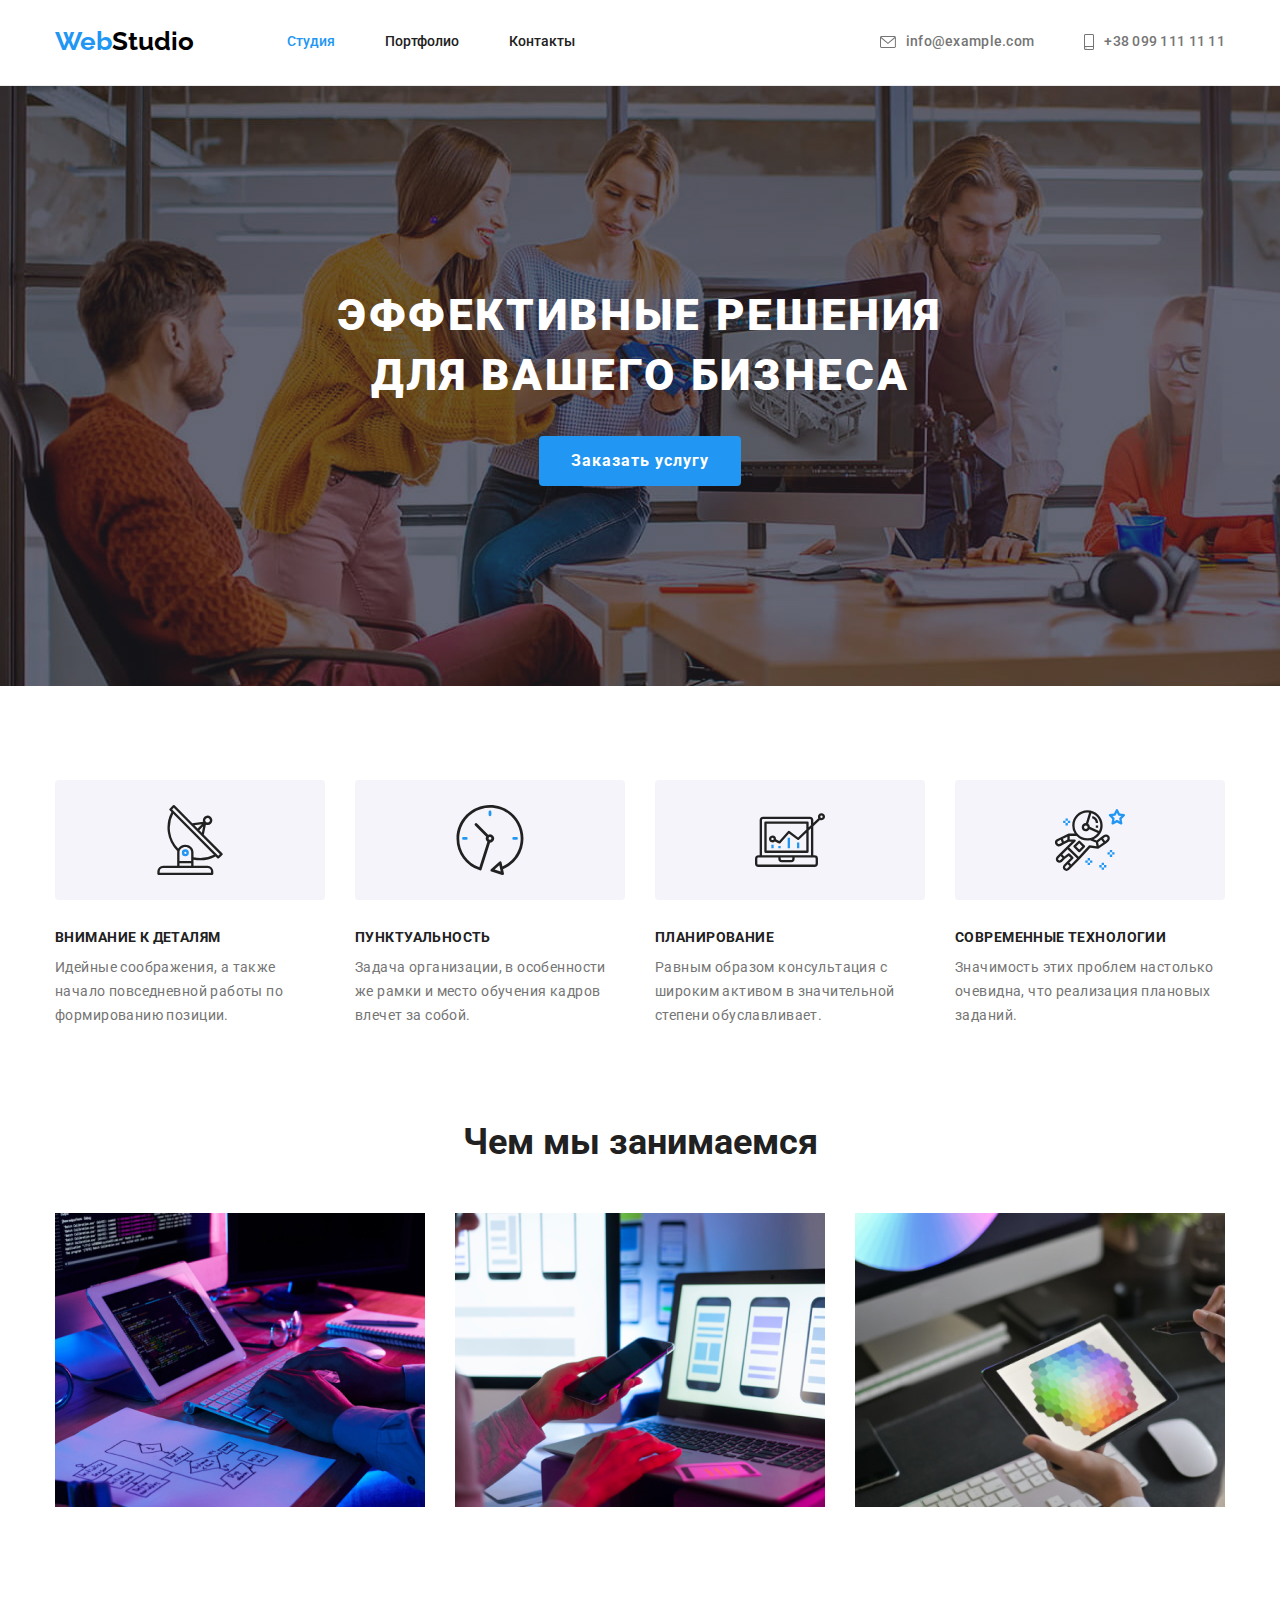
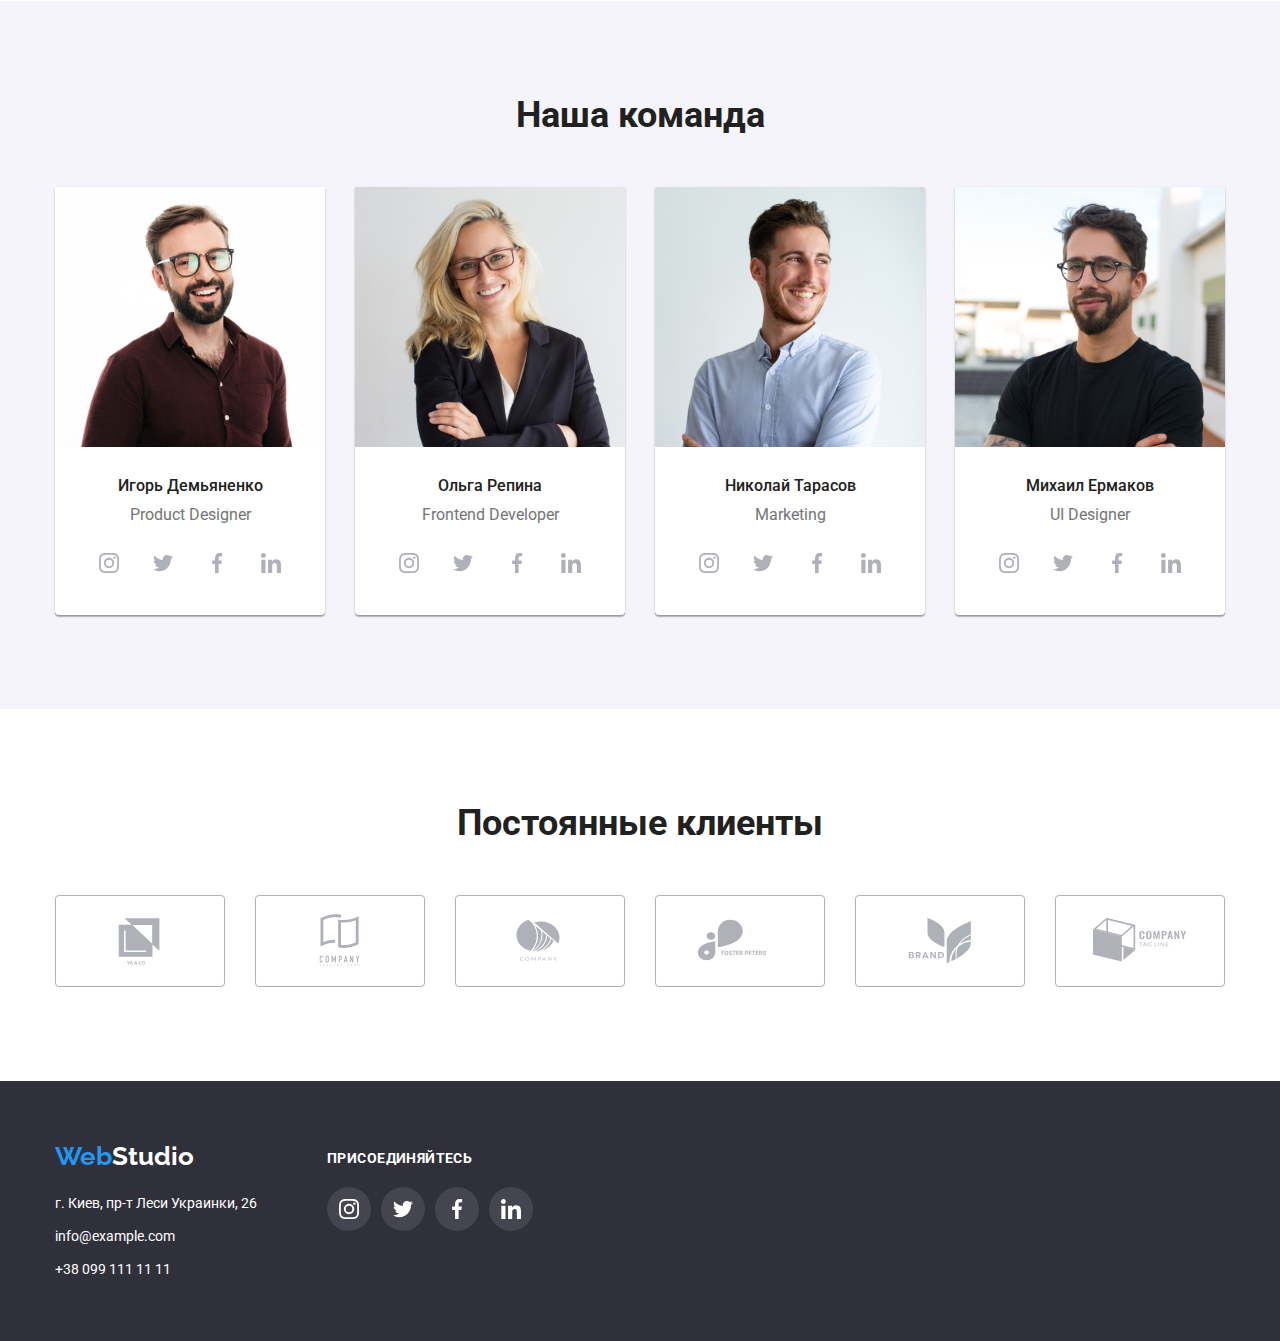
==== commit 68f6b625: "правки от ментора" ====
--- a/index.html
+++ b/index.html
@@ -335,41 +335,41 @@
         </div>
       </section>
 
-      <!--Наши клиенты-->
-      <section class="clients">
+      <!--Постоянные клиенты-->
+      <section class="clients section">
         <div class="container">
           <h2 class="clients-titel">Постоянные клиенты</h2>
           <ul class="clients-list">
             <li class="clients-cards">
-              <a class="clients-link-logo">
+              <a class="clients-link-logo" href="">
                 <svg class="clients-logo">
                   <use href="./imeges/icon/icons.svg#icon-Logo1"></use>
                 </svg>
               </a>
             </li>
             <li class="clients-cards">
-              <a class="clients-link-logo">
+              <a class="clients-link-logo" href="">
                 <svg class="clients-logo">
                   <use href="./imeges/icon/icons.svg#icon-Logo2"></use>
                 </svg>
               </a>
             </li>
             <li class="clients-cards">
-              <a class="clients-link-logo">
+              <a class="clients-link-logo" href="">
                 <svg class="clients-logo">
                   <use href="./imeges/icon/icons.svg#icon-Logo3"></use>
                 </svg>
               </a>
             </li>
             <li class="clients-cards">
-              <a class="clients-link-logo">
+              <a class="clients-link-logo" href="">
                 <svg class="clients-logo">
                   <use href="./imeges/icon/icons.svg#icon-Logo4"></use>
                 </svg>
               </a>
             </li>
             <li class="clients-cards">
-              <a class="clients-link-logo">
+              <a class="clients-link-logo" href="">
                 <svg class="clients-logo">
                   <use href="./imeges/icon/icons.svg#icon-Logo5"></use>
                 </svg>
@@ -377,7 +377,7 @@
             </li>
 
             <li class="clients-cards">
-              <a class="clients-link-logo">
+              <a class="clients-link-logo" href="">
                 <svg class="clients-logo">
                   <use href="./imeges/icon/icons.svg#icon-Logo6"></use>
                 </svg>
@@ -397,7 +397,7 @@
           <address class="address">
             <ul class="address-list">
               <li class="footer-contact-list">
-                <a class="footer-contact" href="google.maps.г.Киев,пр-т-Леси-Украинки,26">
+                <a class="footer-contact-adress" href="google.maps.г.Киев,пр-т-Леси-Украинки,26">
                   г. Киев, пр-т Леси Украинки, 26</a
                 >
               </li>
@@ -416,28 +416,28 @@
           <p class="footer-titel-link">Присоединяйтесь</p>
           <ul class="footer-socials">
             <li class="footer-link-list">
-              <a class="footer-linc-icon">
+              <a class="footer-linc-icon" href="">
                 <svg class="footer-icon" width="20px" height="20px">
                   <use href="./imeges/icon/icons.svg#icon-instagram"></use>
                 </svg>
               </a>
             </li>
             <li class="footer-link-list">
-              <a class="footer-linc-icon">
+              <a class="footer-linc-icon" href="">
                 <svg class="footer-icon" width="20px" height="20px">
                   <use href="./imeges/icon/icons.svg#icon-twitter"></use>
                 </svg>
               </a>
             </li>
             <li class="footer-link-list">
-              <a class="footer-linc-icon">
+              <a class="footer-linc-icon" href="">
                 <svg class="footer-icon" width="20px" height="20px">
                   <use href="./imeges/icon/icons.svg#icon-facebook"></use>
                 </svg>
               </a>
             </li>
             <li class="footer-link-list">
-              <a class="footer-linc-icon">
+              <a class="footer-linc-icon" href="">
                 <svg class="footer-icon" width="20px" height="20px">
                   <use href="./imeges/icon/icons.svg#icon-linkedin"></use>
                 </svg>
--- a/css/styles.css
+++ b/css/styles.css
@@ -9,10 +9,10 @@
   --section-fond-color: #2f303a;
   --border-portfolio: #eeeeee;
   --text-color-logo-adres-btn: #ffffff;
-
+  --text-footer: #8C8D92;
   --filter-btn-tim-fon: #f5f4fa;
   --logo-btn-hover: #188ce8;
-
+  --footer-icon: #44454E;
   --portfolio-section-gap: 30px;
 }
 
@@ -83,7 +83,6 @@
 
 .header-logo {
   margin-right: 93px;
-
   font-family: Raleway;
   color: var(--heder-logo-color);
   font-size: 26px;
@@ -117,7 +116,7 @@
 
   font-weight: 500;
   text-decoration: none;
-  cursor: default;
+
   line-height: 1.14;
 }
 .header-nav:hover,
@@ -135,7 +134,6 @@
   margin-left: auto;
   display: flex;
   align-items: center
-  
 }
 .main-nav-list {
   display: flex;
@@ -149,8 +147,9 @@
 }
 
 .header-contact {
+  display: flex;
+  align-items: center;
   color: var(--primery-text-color);
-  font-weight: 500;
   text-decoration: none;
   font-weight: 500;
   line-height: 1.14;
@@ -365,7 +364,8 @@
   fill: var(--icon-color);
 }
 
-.socials-link:hover{
+.socials-link:hover,
+.socials-link:focus{
   fill: var(--text-color-logo-adres-btn);
   background: var(--accent-text-color);
 }
@@ -374,23 +374,17 @@
 /*Постоянные клиенты*/
 
 .clients-titel{
-  margin-top: 94px;
  margin-bottom: 50px;
  text-align: center;
-font-size: 36px;
-  line-height: 1.16;
+ font-size: 36px;
+ line-height: 1.16;
  color: var(--titel-text-color);
 }
 .clients-list{
   display: flex;
-}
-.clients-cards{
-  display: flex;
-  
-}
-.clients-cards:last-child{
-  margin-right: 0px;
-}
+  gap: 30px;
+}
+
 .clients-link-logo {
   display: flex;
     align-items: center;
@@ -399,12 +393,17 @@
     height: 92px;
     border: 1px solid var(--icon-color);
     border-radius: 4px;
-    margin-right: 30px;
-    margin-bottom: 95px;
-}
-
-.clients-link-logo:hover {
+}
+
+.clients-link-logo:hover,
+.clients-link-logo:focus{
 border-color: var(--accent-text-color);
+}
+.clients-link-logo:hover,
+.clients-logo:hover,
+.clients-link-logo:focus,
+.clients-logo:focus{
+  fill: var(--accent-text-color);
 }
 
 .clients-logo{
@@ -413,7 +412,8 @@
 fill: var(--icon-color);
 }
 
-.clients-logo:hover{
+.clients-logo:hover,
+.clients-logo:focus{
  fill: var(--accent-text-color) ;
 }
 
@@ -453,6 +453,7 @@
 .footer-contact-list:last-child {
   margin-bottom: 0px;
 }
+.footer-contact-adress,
 .footer-contact {
   color: var(--text-color-logo-adres-btn);
   text-decoration: none;
@@ -464,18 +465,18 @@
 
 .footer-contact:hover,
 .footer-contact:focus {
-  color: var(--accent-text-color);
+  color: #8C8D92;
 }
 
 /*Социальные сети футер*/
 .footer-social-list{
   display: inline-block;
-    width: 206px;
-    height: 80px;
-    justify-content: center;
-    align-items: center;
-    margin-top: 10px;
-    margin-left: 70px;
+  width: 206px;
+  height: 80px;
+  justify-content: center;
+  align-items: center;
+  margin-top: 10px;
+  margin-left: 70px;
 }
 
 .footer-titel-link {
@@ -504,12 +505,12 @@
   border-radius: 50%;
   width: 44px;
   height: 44px;
-  background-color: #44454E;
-  padding: auto;
-}
-
-
-.footer-linc-icon:hover{
+  background-color: var(--footer-icon);
+}
+
+
+.footer-linc-icon:hover,
+.footer-linc-icon:focus{
 background-color: var(--accent-text-color);
 }
 
@@ -557,13 +558,13 @@
 
 
 .list-portfolio > .portfolio-section {
-  width: calc((100-60px) / 3);
+  width: calc((100% - 60px) / 3);
   margin-right: 30px;
   margin-bottom: 30px;
 }
 
-.portfolio-section:hover,
-.portfolio-section:focus {
+.portfolio-link:hover,
+.portfolio-link:focus{
   box-shadow: 0px 1px 1px rgba(0, 0, 0, 0.12), 0px 4px 4px rgba(0, 0, 0, 0.06), 1px 4px 6px rgba(0, 0, 0, 0.16);
 }
 
@@ -580,8 +581,6 @@
   border-bottom: 1px solid var(--border-portfolio);
   padding: 20px 24px;
 }
-
-
 .portfolio-titel {
   margin-bottom: 4px;
   color: var(--titel-text-color);
